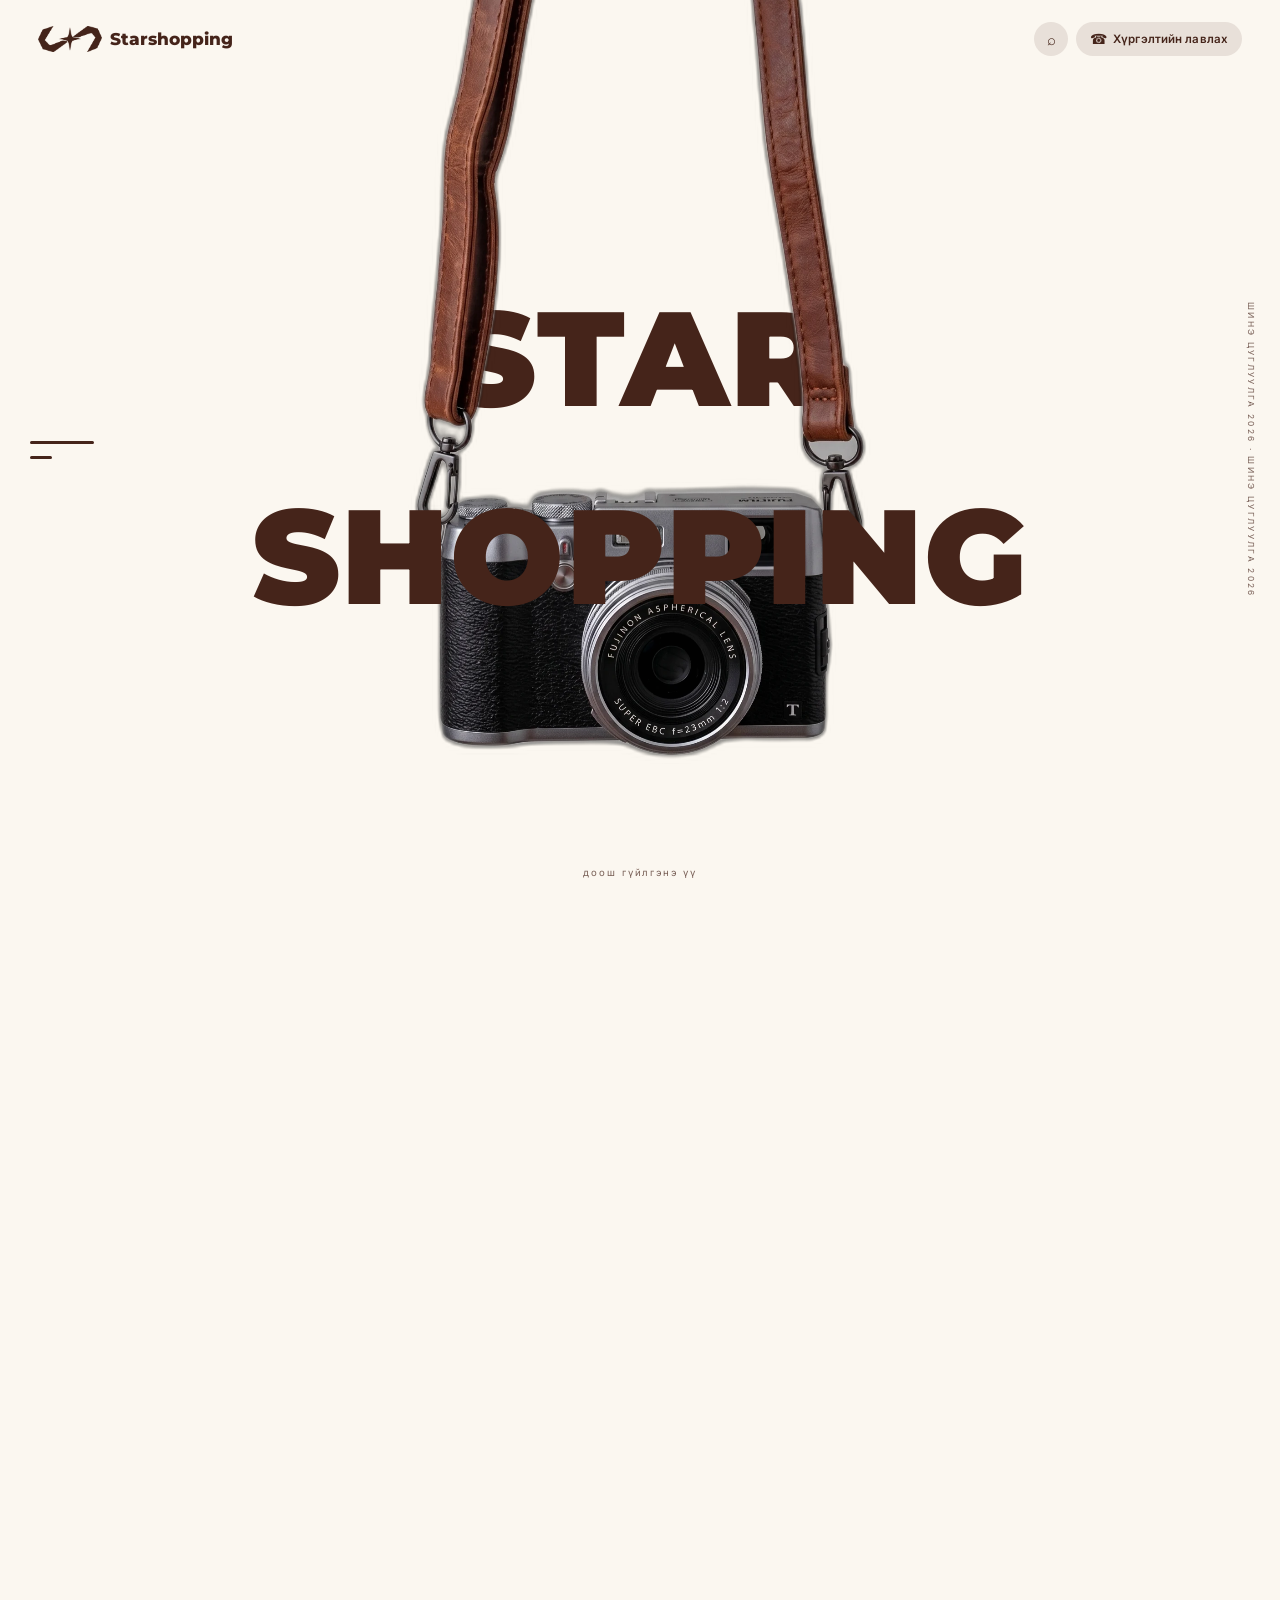
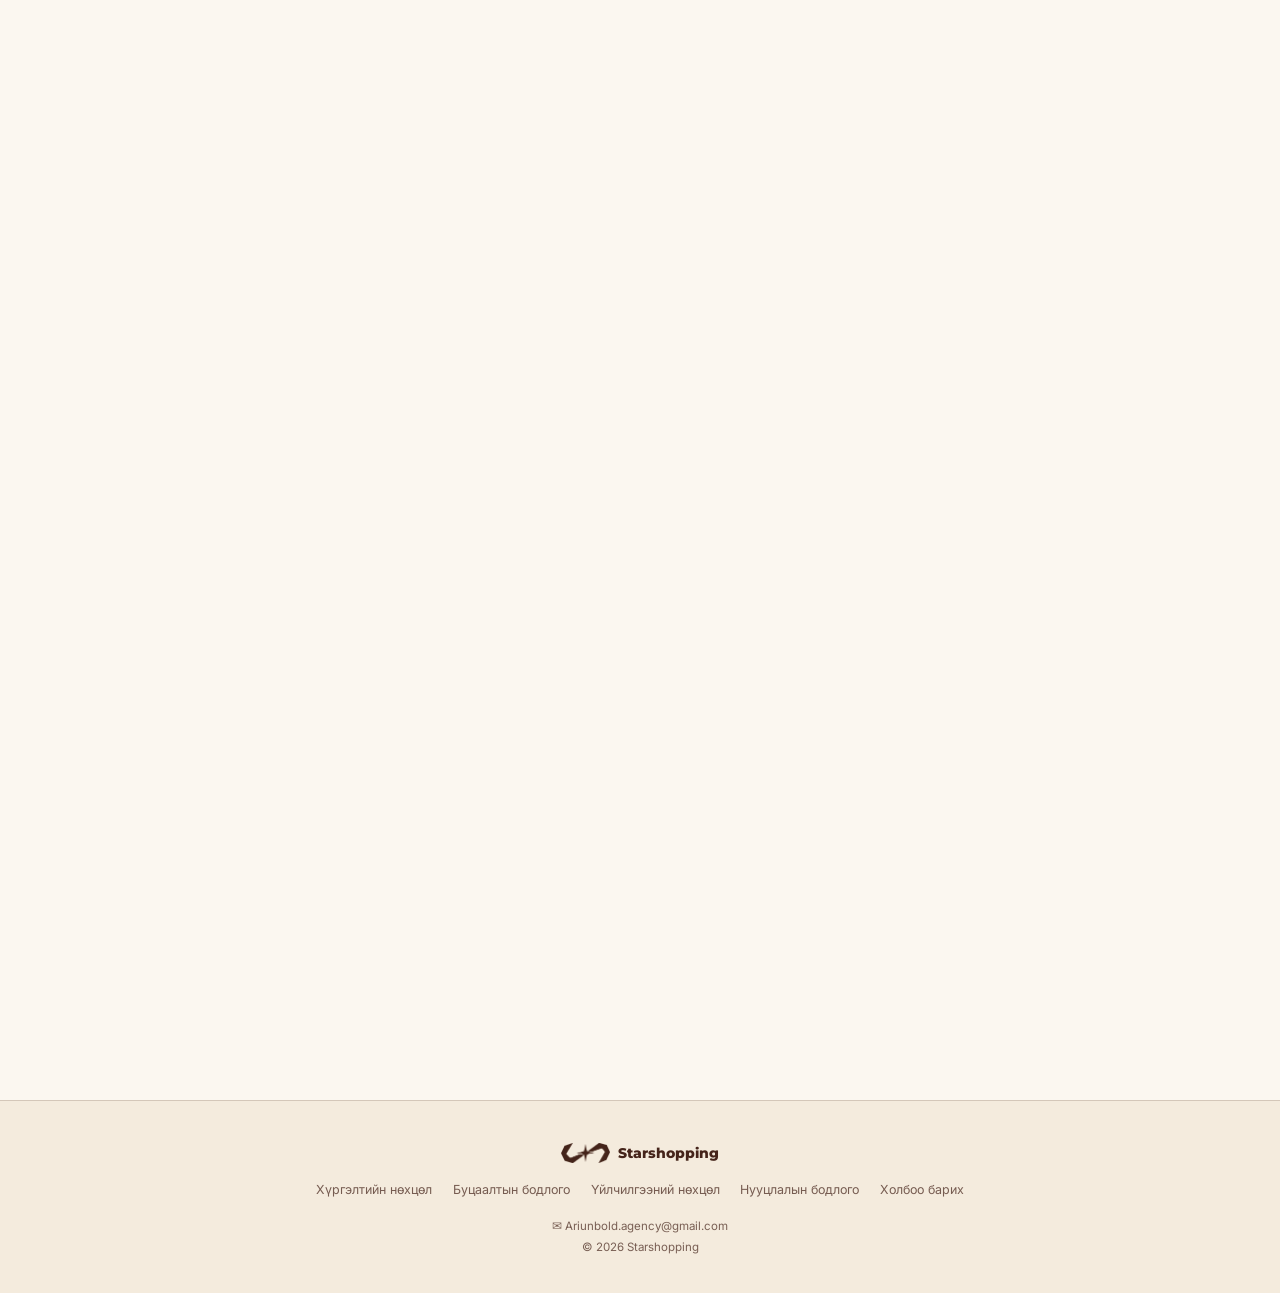
==== index.html @ 3127433a "Хаалга: драйвер хуудсанд өөрт нь, сангүй — анхны нэвтрэлтэд ч scroll-ыг шууд дагана Анхны нэвтрэлтэд" ====
<!DOCTYPE html>
<html lang="mn">
<head>
<meta charset="UTF-8">
<meta name="viewport" content="width=device-width, initial-scale=1.0, viewport-fit=cover">
<meta name="theme-color" content="#fbf7f0">
<script>
/* Which screen this address asks for, decided before anything is painted.
   Every view but the home one is hidden in the markup, so a product link used
   to open on the hero and stay there until the catalogue arrived — measured
   at 2.5 to 3 seconds on a phone, which is exactly the visitor a reel sends.
   The value is read again at the foot of <main>, where the views exist.
   Placed above the stylesheet on purpose: a script below it waits for the
   sheet to arrive before running, and the preload was issued 780ms late. */
(function () {
  var m = /^#\/(p|c|order|done|policy)(\/|$)/.exec(location.hash);
  var head = document.head;
  var hint = function (rel, href, as) {
    var l = document.createElement("link");
    l.rel = rel; l.href = href;
    if (as) l.as = as;
    if (as === "image") { l.type = "image/webp"; l.setAttribute("fetchpriority", "high"); }
    if (rel === "preconnect") l.crossOrigin = "";
    head.appendChild(l);
  };
  /* The catalogue is asked for from here, before the stylesheet and the
     shop's own script have even been downloaded: on a phone the script alone
     is a few hundred milliseconds of waiting, and the offline copy used to
     start only after it. The promises are picked up by script.js (`__ss`);
     a rejection here is caught there too, so nothing is left unhandled. */
  window.__ss = {};
  try {
    window.__ss.copy = fetch("data/catalog.json", { cache: "no-cache" });
    window.__ss.copy.catch(function () {});
  } catch (e) { /* no fetch — script.js asks in the old way */ }
  /* The live products come from Supabase and the DNS + TLS handshake to it
     is the slow part from Mongolia; opened now, it is ready when asked. */
  hint("preconnect", "https://tdnjnqftxschbliumwwm.supabase.co");
  if (m) {
    document.documentElement.setAttribute("data-route", m[1]);
    /* An advert's link comes through the product's card page, which leaves a
       note of the first photo the product page will draw (W8.4). Starting it
       here means it is on its way before the catalogue that names it has even
       been asked for — the grey box a reel visitor saw first was that wait. */
    if (m[1] === "p") {
      try {
        var note = String(sessionStorage.getItem("ss_first") || "").split("|");
        var slug = decodeURIComponent((/^#\/p\/([^/?]+)/.exec(location.hash) || [])[1] || "");
        if (note[1] && note[0] === slug && /^img\/[\w-]+\.webp$/.test(note[1])) hint("preload", note[1], "image");
        // someone on a product page may order, and the form wants this list
        window.__ss.districts = fetch("data/districts.json");
        window.__ss.districts.catch(function () {});
      } catch (e) { /* no note, no head start — nothing else changes */ }
    }
  } else {
    /* the hero photograph is the first thing a front-door visitor sees, so
       it is started before the parser reaches the markup — but only for
       them: a product link never shows it. The motion library is the same:
       only the front door scrolls into the lens, so only the front door
       fetches it; script.js attaches it once it is on hand (`loadMotion`). */
    hint("preload", "assets/hero-camera.webp", "image");
  }
})();
</script>
<title>Starshopping — гэр ахуйн бараа</title>
<!-- Present before any script runs, then kept in step with the route by
     `setHead` in script.js. A hash never reaches a crawler, so every
     address here resolves to the front page unless the product has a
     card page of its own under /p/. -->
<link rel="canonical" href="https://starshopping.mn/">
<!-- Meta Business domain verification for starshopping.mn. Must stay in the
     static <head>: Meta does not run JavaScript when it looks for it. -->
<meta name="facebook-domain-verification" content="sd64u3jsc8d6ozm1ekpbwswezukywj" />
<link rel="icon" href="assets/favicon.png">
<link rel="apple-touch-icon" href="assets/favicon.png">
<link rel="stylesheet" href="style.css">

<!-- A product address carries its own tags on its own page under /p/. These are
     the fallback for the shop's front door, and for the in-shop address a
     crawler cannot read past the `#` — without them a shared link is captioned
     with whatever picture the crawler happens to find first. -->
<meta name="description" content="Гэр ахуйн шинэлэг бараа — Улаанбаатарт хүргэнэ. Захиалгын код, хяналттай хүргэлт.">
<!-- public identifier, not a secret: it ties shares of these links back to the
     shop's Meta app so they show up in its insights -->
<meta property="fb:app_id" content="3475902549234725">
<meta property="og:type" content="website">
<meta property="og:site_name" content="Starshopping">
<meta property="og:locale" content="mn_MN">
<meta property="og:url" content="https://starshopping.mn/">
<meta property="og:title" content="Starshopping — гэр ахуйн бараа">
<meta property="og:description" content="Гэр ахуйн шинэлэг бараа — Улаанбаатарт хүргэнэ. Захиалгын код, хяналттай хүргэлт.">
<meta property="og:image" content="https://starshopping.mn/og/site-card.jpg">
<meta property="og:image:width" content="1200">
<meta property="og:image:height" content="630">
<meta name="twitter:card" content="summary_large_image">
<!-- the hero photo and the display face are the first things anyone sees;
     start them before the parser reaches the markup rather than after the
     stylesheet resolves -->
<link rel="preload" as="font" type="font/woff2" href="assets/fonts/montserrat-latin.woff2" crossorigin>

<!-- Meta Pixel -->
<script>
!function(f,b,e,v,n,t,s){if(f.fbq)return;n=f.fbq=function(){n.callMethod?
n.callMethod.apply(n,arguments):n.queue.push(arguments)};if(!f._fbq)f._fbq=n;
n.push=n;n.loaded=!0;n.version='2.0';n.queue=[];t=b.createElement(e);t.async=!0;
t.src=v;s=b.getElementsByTagName(e)[0];s.parentNode.insertBefore(t,s)}(window,
document,'script','https://connect.facebook.net/en_US/fbevents.js');
fbq('init', '1409055724744932');
fbq('track', 'PageView');
</script>
<noscript><img height="1" width="1" style="display:none"
src="https://www.facebook.com/tr?id=1409055724744932&ev=PageView&noscript=1"/></noscript>
</head>
<body>

<!-- fixed chrome ------------------------------------------------------- -->
<header class="topbar">
  <a class="brand" href="#/">
    <img class="brand__mark" src="assets/logo-mark.webp" alt="">
    <span class="brand__name">Starshopping</span>
  </a>
  <div class="topbar__icons">
    <button class="icon-btn" aria-label="Хайх">⌕</button>
    <button class="icon-btn icon-btn--wide" id="helpBtn" aria-expanded="false">
      <span aria-hidden="true">☎</span>
      <span class="icon-btn__text">Хүргэлтийн лавлах</span>
    </button>
  </div>

  <div class="helppop" id="helpPop" hidden>
    <!-- Two different questions, two different phones: where the parcel is, is
         the courier's to answer (Гялс хүргэлт); what was ordered, is ours.
         The same pair is in script.js as COURIER and ORDER_LINE. -->
    <span class="helppop__title">Хүргэлтийн лавлах · Гялс хүргэлт</span>
    <a href="tel:94944855">9494-4855</a>
    <span class="helppop__note">Хүргэлтийн явц, хугацаа лавлах</span>
    <span class="helppop__title" style="margin-top:.6rem">Захиалгын талаар</span>
    <a href="tel:95505717">9550-5717</a>
  </div>
</header>

<nav class="rail" id="rail" aria-label="Хуудасны явц">
  <button class="rail__line is-active" data-goto="hero" aria-label="Нүүр"></button>
  <button class="rail__line" data-goto="cats" aria-label="Категори"></button>
</nav>

<aside class="edge" id="edge" aria-hidden="true">
  <span>ШИНЭ ЦУГЛУУЛГА 2026 · ШИНЭ ЦУГЛУУЛГА 2026</span>
</aside>

<main>

  <!-- ============================ HOME ============================ -->
  <div class="view" id="viewHome">
    <!-- The door: the camera, the black of its lens and the categories are
         three layers on one stage that stays put while the visitor scrolls a
         track three screens long. script.js (buildHomeMotion) plays the dive
         along that track; without it the layers simply stack, hero then
         categories, as ordinary sections. -->
    <div class="door" id="door">
    <div class="door__stage">
    <section class="hero" id="hero">
      <div class="hero__inner">
        <span class="hero__word hero__word--back" style="--chars:4">STAR</span>
        <div class="hero__cam">
          <!-- Held in a template rather than written straight into the page:
               the browser's preload scanner reads `srcset` off the raw markup
               before any script or stylesheet has had a say, and on WebKit it
               fetched this 229KB photograph for a product link that never
               shows it. Nothing inside a template is fetched. The script right
               after stamps it out for the front door, synchronously, while the
               parser is still here — so that visitor sees the camera exactly
               when they did before (the preload above has already brought it
               in). A product link leaves it here; script.js stamps it the
               moment someone actually navigates home (`ensureHero`). -->
          <template id="heroPic">
            <picture>
              <source srcset="assets/hero-camera.webp" type="image/webp">
              <img src="assets/hero-camera.png" alt="Онцлох бүтээгдэхүүн — камер" fetchpriority="high">
            </picture>
          </template>
          <script>
            if (!document.documentElement.hasAttribute("data-route")) {
              var heroPic = document.getElementById("heroPic");
              heroPic.parentNode.insertBefore(heroPic.content.cloneNode(true), heroPic);
            }
          </script>
        </div>
        <span class="hero__word hero__word--front" style="--chars:8">SHOPPING</span>
        <div class="hero__veil"></div>
      </div>
      <span class="hero__cue">доош гүйлгэнэ үү</span>
    </section>

    <div class="door__lens" aria-hidden="true"></div>
    <section class="cats" id="cats">
      <div class="cats__emerge">
        <span class="cats__eyebrow">КАТЕГОРИ · <span id="catIndex">01</span> / <span id="catTotal">01</span></span>
        <div class="cats__main">
          <div class="cats__stage" id="catsStage"></div>
          <!-- after the stage in the markup so a phone reads it below the
               artwork; on a wide screen `order` moves it back to the left -->
          <div class="catrail" id="catRail" aria-label="Бүх категори"></div>
        </div>
        <div class="cats__nav">
          <div class="cats__arrows">
            <button class="arrow" data-dir="-1" aria-label="Өмнөх категори">
              <svg viewBox="0 0 24 24" aria-hidden="true"><path d="M15 4 L7 12 L15 20" fill="none" stroke="currentColor" stroke-width="2.4" stroke-linecap="round" stroke-linejoin="round"/></svg>
            </button>
            <button class="arrow" data-dir="1" aria-label="Дараагийн категори">
              <svg viewBox="0 0 24 24" aria-hidden="true"><path d="M9 4 L17 12 L9 20" fill="none" stroke="currentColor" stroke-width="2.4" stroke-linecap="round" stroke-linejoin="round"/></svg>
            </button>
          </div>
          <p class="cats__hint">Категори солих бол хажуу тийш<br>шудрах эсвэл суман дээр дарна уу</p>
        </div>
      </div>
    </section>
    </div>
    </div>
    <script>
    /* The door's own driver. It lives here, in the page, and uses no library,
       because of what a first visit looked like: the shop's script arrives
       late on a slow line and the motion library later still, and the visitor
       had begun to scroll before either — down an ordinary long page, camera
       then categories — which then rebuilt itself into the track under their
       thumb and would not scroll back. On a second visit everything was cached
       and it looked fine, which is how it went unnoticed.
       Now the stage is sticky from the first paint and the dive follows the
       scroll from this script, which has nothing to wait for. Each frame sets
       a few custom properties on #door; style.css turns them into transforms
       and opacity, so the browser composites and lays nothing out again.
       script.js only listens (window.ssDoor) to learn when the categories are
       in, and asks for a re-measure when it shows the front door again. */
    (function () {
      var door = document.getElementById("door");
      if (!door) return;
      var stage = door.firstElementChild;
      var lens = door.querySelector(".door__lens");
      var hero = document.getElementById("hero");
      var reduce = window.matchMedia && matchMedia("(prefers-reduced-motion: reduce)").matches;
      var sticky = window.CSS && CSS.supports && (CSS.supports("position", "sticky") || CSS.supports("position", "-webkit-sticky"));
      if (reduce || !sticky || !stage || !lens || !hero) return; // the two sections simply follow one another
      door.classList.add("door--motion");

      /* The same numbers as style.css: the camera grows to 2.4 (the size at
         which an iPhone still draws the photograph whole), the lens glass is
         0.29 of the picture's width and sits at --lens-x / --lens-y. */
      var CAM = 2.4, PUPIL = 0.29, LX = 0.598, LY = 0.895;
      var cam = null, camW = -1, pupil = 0, cover = 0;
      var target = 0, shown = -1, raf = 0, inside = false, hooks = [];
      var set = function (k, v) { door.style.setProperty(k, v); };
      var seg = function (p, a, b) { return p <= a ? 0 : p >= b ? 1 : (p - a) / (b - a); };
      var inOut = function (t) { return t < 0.5 ? 2 * t * t : 1 - Math.pow(-2 * t + 2, 2) / 2; };
      var sqIn = function (t) { return t * t; };
      var sqOut = function (t) { return 1 - (1 - t) * (1 - t); };

      /* Where the lens sits before any transform (offset* never include one)
         and how far it must travel to the middle of the stage; the disc's
         size as the pupil and as the whole screen. The photograph has no width
         until its file has arrived, so this is repeated until it does. */
      function measure() {
        if (!cam) {
          cam = document.querySelector(".hero__cam img");
          if (cam) cam.addEventListener("load", refresh, { once: true });
        }
        var w = cam ? cam.offsetWidth : 0;
        if (!w) return;
        var h = cam.offsetHeight, x = 0, y = 0, el = cam;
        while (el && el !== hero) { x += el.offsetLeft; y += el.offsetTop; el = el.offsetParent; }
        set("--door-lx", (stage.clientWidth / 2 - (x + w * LX)).toFixed(1) + "px");
        set("--door-ly", (stage.clientHeight / 2 - (y + h * LY)).toFixed(1) + "px");
        pupil = (w * PUPIL * CAM) / lens.offsetWidth;
        cover = (Math.hypot(stage.clientWidth, stage.clientHeight) * 1.08) / lens.offsetWidth;
        camW = w;
      }
      function progress() {
        var track = door.offsetHeight - stage.offsetHeight;
        if (track <= 0) return 0;
        return Math.min(1, Math.max(0, -door.getBoundingClientRect().top / track));
      }
      function render(p) {
        set("--door-c", inOut(seg(p, 0, 0.5)).toFixed(4));          // camera: grows, lens to the middle
        set("--door-w", seg(p, 0.03, 0.33).toFixed(3));              // the two words fade
        set("--door-q", seg(p, 0, 0.1).toFixed(3));                  // the scroll cue
        set("--door-lo", seg(p, 0.49, 0.51).toFixed(2));             // the disc appears, inside the glass
        set("--door-ds", (pupil + (cover - pupil) * sqIn(seg(p, 0.5, 0.77))).toFixed(3)); // and grows past the corners
        set("--door-cv", p >= 0.77 ? "hidden" : "visible");          // the photograph is released
        set("--door-k", sqOut(seg(p, 0.7, 0.98)).toFixed(4));        // the categories come out of the black
        var now = p > 0.62;
        if (now !== inside) {
          inside = now;
          door.classList.toggle("is-in", now);
          for (var i = 0; i < hooks.length; i++) hooks[i](now);
        }
      }
      /* The drawn position eases towards the scrolled one over a few frames —
         the softness a scrubbed timeline had — and the loop stops when they meet. */
      function tick() {
        raf = 0;
        if (!door.offsetHeight) return; // the front door is hidden
        if (!cam || cam.offsetWidth !== camW) measure();
        var d = target - shown;
        if (shown < 0 || Math.abs(d) < 0.0015) shown = target; else shown += d * 0.22;
        render(shown);
        if (shown !== target) raf = requestAnimationFrame(tick);
      }
      function wake() { target = progress(); if (!raf) raf = requestAnimationFrame(tick); }
      function refresh() { camW = -1; shown = -1; wake(); }

      addEventListener("scroll", wake, { passive: true });
      addEventListener("resize", refresh);
      addEventListener("orientationchange", refresh);
      addEventListener("load", refresh);
      window.ssDoor = {
        refresh: refresh,
        onInside: function (fn) { hooks.push(fn); },
        get inside() { return inside; },
        get progress() { return shown < 0 ? target : shown; }
      };
      refresh();
    })();
    </script>
  </div>

  <!-- ========================== CATEGORY ========================== -->
  <div class="view" id="viewCategory" hidden>
    <div class="page">
      <a class="back" href="#/">← Нүүр</a>
      <h1 class="page__title" id="catTitle"></h1>
      <span class="page__meta" id="catMeta"></span>
      <div class="plist" id="plist"></div>
    </div>
  </div>

  <!-- =========================== PRODUCT =========================== -->
  <div class="view" id="viewProduct" hidden>
    <div class="page" id="pdp"></div>
  </div>

  <!-- ============================ ORDER ============================ -->
  <div class="view" id="viewOrder" hidden>
    <div class="page" id="orderPage"></div>
  </div>

  <!-- ========================= CONFIRMATION ========================= -->
  <div class="view" id="viewDone" hidden>
    <div class="page" id="donePage"></div>
  </div>

  <!-- =========================== POLICIES =========================== -->
  <div class="view" id="viewPolicy" hidden>
    <div class="page" id="policyPage"></div>
  </div>

</main>
<script>
/* A product or category link lands on its own view from the first paint,
   showing the same skeleton the shop draws while its catalogue is on its way.
   The catalogue code takes over from here exactly as before. */
(function () {
  var r = document.documentElement.getAttribute("data-route");
  if (!r) return;
  document.getElementById("viewHome").hidden = true;
  document.getElementById("rail").hidden = true;
  if (r === "p") {
    document.getElementById("viewProduct").hidden = false;
    document.getElementById("pdp").innerHTML =
      '<div class="pending"><div class="pending__frame"></div>' +
      '<div class="pending__bar pending__bar--wide"></div><div class="pending__bar"></div>' +
      '<p class="pending__note">Бараа ачаалж байна…</p></div>';
  } else if (r === "c") {
    document.getElementById("viewCategory").hidden = false;
  }
})();
</script>

<footer class="foot">
  <div class="foot__inner">
    <a class="foot__brand" href="#/">
      <img src="assets/logo-mark.webp" alt="">
      <span>Starshopping</span>
    </a>
    <nav class="foot__links">
      <a href="#/policy/delivery">Хүргэлтийн нөхцөл</a>
      <a href="#/policy/refund">Буцаалтын бодлого</a>
      <a href="#/policy/terms">Үйлчилгээний нөхцөл</a>
      <a href="#/policy/privacy">Нууцлалын бодлого</a>
      <a href="#/policy/contact">Холбоо барих</a>
    </nav>
    <p class="foot__note">
      ✉ Ariunbold.agency@gmail.com<br>
      © <span id="year"></span> Starshopping
    </p>
  </div>
</footer>

<!-- No motion library any more. The dive into the lens is driven by the small
     script beside the door above, with nothing to download first — see it for
     why. vendor/gsap + ScrollTrigger are left on disk, unused. -->
<script src="script.js" defer></script>
</body>
</html>
---- style.css ----
/* ============================== fonts ==============================
   Self-hosted rather than pulled from Google. The stylesheet link to
   fonts.googleapis.com was render-blocking, so on a distant connection the
   whole page — camera included — sat blank for seconds waiting on a DNS +
   TLS + CSS + font-file chain to a third party. These come off the same
   origin and connection as everything else, and font-display: swap paints
   text immediately instead of holding it back.

   Mongolian needs Ө (U+04E8) and Ү (U+04AE), which are in cyrillic-ext, not
   the plain cyrillic subset — both are included. unicode-range means the
   browser only downloads the subsets a page actually uses.
   Variable fonts: one file covers the whole weight range. */
@font-face {
  font-family: "Inter"; font-style: normal; font-weight: 400 700; font-display: swap;
  src: url("assets/fonts/inter-latin.woff2") format("woff2");
  unicode-range: U+0000-00FF, U+0131, U+0152-0153, U+02BB-02BC, U+02C6, U+02DA, U+02DC, U+0304, U+0308, U+0329, U+2000-206F, U+20AC, U+2122, U+2191, U+2193, U+2212, U+2215, U+FEFF, U+FFFD;
}
@font-face {
  font-family: "Inter"; font-style: normal; font-weight: 400 700; font-display: swap;
  src: url("assets/fonts/inter-cyrillic.woff2") format("woff2");
  unicode-range: U+0301, U+0400-045F, U+0490-0491, U+04B0-04B1, U+2116;
}
@font-face {
  font-family: "Inter"; font-style: normal; font-weight: 400 700; font-display: swap;
  src: url("assets/fonts/inter-cyrillic-ext.woff2") format("woff2");
  unicode-range: U+0460-052F, U+1C80-1C8A, U+20B4, U+2DE0-2DFF, U+A640-A69F, U+FE2E-FE2F;
}
@font-face {
  font-family: "Montserrat"; font-style: normal; font-weight: 600 900; font-display: swap;
  src: url("assets/fonts/montserrat-latin.woff2") format("woff2");
  unicode-range: U+0000-00FF, U+0131, U+0152-0153, U+02BB-02BC, U+02C6, U+02DA, U+02DC, U+0304, U+0308, U+0329, U+2000-206F, U+20AC, U+2122, U+2191, U+2193, U+2212, U+2215, U+FEFF, U+FFFD;
}
@font-face {
  font-family: "Montserrat"; font-style: normal; font-weight: 600 900; font-display: swap;
  src: url("assets/fonts/montserrat-cyrillic.woff2") format("woff2");
  unicode-range: U+0301, U+0400-045F, U+0490-0491, U+04B0-04B1, U+2116;
}
@font-face {
  font-family: "Montserrat"; font-style: normal; font-weight: 600 900; font-display: swap;
  src: url("assets/fonts/montserrat-cyrillic-ext.woff2") format("woff2");
  unicode-range: U+0460-052F, U+1C80-1C8A, U+20B4, U+2DE0-2DFF, U+A640-A69F, U+FE2E-FE2F;
}

:root {
  --bg: #fbf7f0;
  --bg-tint: #f4ebdd;
  --fg: #45241a;
  --fg-dim: rgba(69, 36, 26, 0.72);
  /* text sitting on a --fg coloured surface, such as the order button */
  --on-fg: #fbf7f0;
  /* a raised panel: image frames, gallery wells */
  --surface: #efe7d9;
  --line: rgba(69, 36, 26, 0.18);
  --sale: #c0341b;
  --ok: #3ddc84;
  --font-display: "Montserrat", "Segoe UI", system-ui, sans-serif;
  --font-body: "Inter", -apple-system, BlinkMacSystemFont, sans-serif;
  /* centre of the camera lens inside hero-camera.png, measured from the
     trimmed asset — the whole zoom transition pivots on this point */
  /* measured on the photograph itself (2026-10-04): the dark glass of the
     lens is a clean circle, 32% of the picture's width, centred here */
  --lens-x: 59.8%;
  --lens-y: 89.5%;
  /* The lens sits 87.5% down the image and is what the scroll zooms into, so
     the offset is chosen to land it around 72% of the viewport — high enough
     to stay visible once an in-app browser's chrome takes its cut. */
  --cam-h: 92svh;
  --cam-top: -8.5svh;
}

* { box-sizing: border-box; margin: 0; padding: 0; }

html { scroll-behavior: smooth; background: var(--bg); }

body {
  background: var(--bg);
  color: var(--fg);
  font-family: var(--font-body);
  overflow-x: hidden;
  -webkit-font-smoothing: antialiased;
}

img { display: block; max-width: 100%; }
button { font: inherit; color: inherit; background: none; border: none; cursor: pointer; }
a { color: inherit; text-decoration: none; }
[hidden] { display: none !important; }

/* ============================ fixed chrome ============================ */
.topbar {
  position: fixed;
  top: 0; left: 0; right: 0;
  z-index: 60;
  display: flex;
  align-items: center;
  justify-content: space-between;
  padding: 1rem 1.1rem;
  pointer-events: none;
}
.topbar > * { pointer-events: auto; }

.brand { display: flex; align-items: center; gap: 0.5rem; }
.brand__mark { height: 22px; width: auto; }
.brand__name {
  font-family: var(--font-display);
  font-weight: 800;
  font-size: 0.95rem;
  color: var(--fg);
}

.topbar__icons { display: flex; gap: 0.5rem; align-items: center; }
.icon-btn {
  width: 34px; height: 34px;
  border-radius: 50%;
  background: rgba(69, 36, 26, 0.1);
  display: grid; place-items: center;
  font-size: 0.95rem;
  color: var(--fg);
}
.icon-btn--wide {
  width: auto; height: 34px;
  display: flex; align-items: center; gap: 0.4rem;
  border-radius: 999px;
  padding: 0 0.85rem;
  font-size: 0.86rem;
}
.icon-btn__text {
  font-size: 0.72rem;
  font-weight: 600;
  letter-spacing: 0.01em;
}
@media (max-width: 520px) {
  .icon-btn__text { display: none; }
  .icon-btn--wide { width: 34px; padding: 0; justify-content: center; }
}

.helppop {
  position: absolute;
  top: calc(100% - 0.4rem);
  right: 1.1rem;
  z-index: 70;
  display: flex;
  flex-direction: column;
  gap: 0.3rem;
  min-width: 190px;
  padding: 0.9rem 1rem;
  border-radius: 14px;
  border: 1px solid var(--line);
  background: rgba(251, 247, 240, 0.97);
  backdrop-filter: blur(10px);
  box-shadow: 0 18px 40px rgba(69, 36, 26, 0.18);
}
.helppop__title {
  font-size: 0.6rem;
  letter-spacing: 0.16em;
  text-transform: uppercase;
  color: var(--fg-dim);
}
.helppop a { font-size: 1rem; font-weight: 700; }
.helppop a:hover { color: #e2a45c; }
.helppop__note { font-size: 0.68rem; color: var(--fg-dim); margin-top: 0.2rem; }

/* two-up field rows for the address block */
.grid2 { display: grid; grid-template-columns: 1fr 1fr; gap: 0 0.7rem; }

.rail {
  position: fixed;
  top: 50%; left: 12px;
  transform: translateY(-50%);
  z-index: 60;
  display: flex; flex-direction: column; gap: 9px;
}
.rail__line {
  width: 18px; height: 2px;
  border-radius: 10px;
  background: var(--fg);
  opacity: 0.35;
  transition: width 0.4s ease, opacity 0.4s ease;
}
.rail__line.is-active { width: 44px; opacity: 1; }

.edge {
  position: fixed;
  right: 10px; top: 50%;
  transform: translateY(-50%);
  z-index: 55;
  height: 48vh;
  display: grid; place-items: center;
  overflow: hidden;
  opacity: 0;
  transition: opacity 0.6s ease;
  pointer-events: none;
}
.edge.is-shown { opacity: 1; }
.edge span {
  writing-mode: vertical-rl;
  font-size: 0.52rem;
  letter-spacing: 0.28em;
  color: var(--fg-dim);
  white-space: nowrap;
  animation: edgeScroll 26s linear infinite;
}
@keyframes edgeScroll {
  from { transform: translateY(-50%); }
  to   { transform: translateY(50%); }
}

/* ======================= 1 · hero + lens zoom ======================= */
.hero { position: relative; height: 100vh; height: 100svh; overflow: hidden; }
.hero__inner { position: absolute; inset: 0; }

.hero__word {
  position: absolute;
  left: 50%;
  font-family: var(--font-display);
  font-weight: 900;
  line-height: 0.92;
  letter-spacing: 0.01em;
  white-space: nowrap;
  color: var(--fg);
  /* the fallback matters: if --chars ever goes missing the calc becomes
     invalid and the whole declaration is dropped, collapsing the type to the
     browser default */
  font-size: min(19vw, calc(92vw / (var(--chars, 6) * 0.72)));
  transform: translateX(-50%);
}
.hero__word--back  { z-index: 1; top: 39%; }
.hero__word--front { z-index: 3; top: 58%; }

.hero__cam {
  position: absolute;
  left: 0; right: 0;
  top: var(--cam-top);
  z-index: 2;
  display: flex; justify-content: center;
}
/* No filter here, deliberately. A drop-shadow makes the browser redraw the
   element at its transformed size instead of letting the GPU scale the picture
   it already has — and this one is scaled to eleven. At 622px tall on a screen
   drawing three device pixels per CSS pixel, that asks Safari for a surface
   over twenty thousand pixels tall, past what it will allocate. An iPhone 11
   Pro ran hot, stuttered, and painted only a band of the photograph across the
   middle of the screen with bare background above and below it. Measured on the
   device: the image reported a height of 1109px and a bottom edge at 609, so it
   should have covered the screen twice over; it simply was not being drawn. */
.hero__cam img {
  height: var(--cam-h);
  width: auto;
  max-width: none;
  transform-origin: var(--lens-x) var(--lens-y);
  will-change: transform;
}

.hero__veil {
  position: absolute; inset: 0;
  z-index: 5; background: var(--bg);
  opacity: 0; pointer-events: none;
}

.hero__cue {
  position: absolute;
  bottom: 1.4rem; left: 50%;
  transform: translateX(-50%);
  z-index: 4;
  font-size: 0.6rem;
  letter-spacing: 0.2em;
  color: var(--fg-dim);
}

/* ==================== 2 · categories out of the dark ==================== */
/* Once the hero's pin releases it still has its own 100svh to scroll out of
   view, and its veil is fully black for all of it — a dead screenful of
   nothing before the categories creep up from below. Pulling this section up
   by exactly that height puts it right where the pin lets go, and a higher
   stacking order lets it paint over the black instead of waiting behind it. */
.cats {
  position: relative;
  z-index: 2;
  min-height: 100vh; min-height: 100svh;
  display: flex;
  padding: 5rem 1.1rem 2rem;
  background: linear-gradient(100deg, var(--bg) 52%, var(--bg-tint) 100%);
}

/* ====================== the door: one stage, three layers ======================
   Without motion (no script, no library, reduced motion) nothing here applies
   and the hero and the categories are two ordinary sections, one after the
   other. With motion, `.door--motion` is set and the track is three screens
   long: the stage sticks to the top of the viewport for all of it and the
   layers play out on it — camera, then the black of the lens, then the
   categories. Sticky is the browser's own and needs no measuring, which is
   what the earlier pin + spacer arrangement kept getting wrong on phones. The
   stage is sized in dvh so it always fills whatever the toolbar leaves. */
.door { position: relative; }
.door__lens { display: none; }
.door--motion { height: 300vh; height: 300svh; }
.door--motion .door__stage {
  position: sticky; top: 0;
  height: 100vh; height: 100dvh;
  overflow: hidden;
  background: var(--bg);
}
.door--motion .hero,
.door--motion .cats { position: absolute; inset: 0; height: auto; min-height: 0; margin: 0; }
.door--motion .hero { z-index: 1; }
/* The black of the lens, as its own disc: scaled up by the GPU it costs
   nothing, where the photograph scaled far enough to fill the screen tore on
   an iPhone. It starts the size of the pupil and grows past the corners. */
.door--motion .door__lens {
  display: block;
  position: absolute; left: 50%; top: 50%;
  width: 40vmin; height: 40vmin; margin: -20vmin 0 0 -20vmin;
  border-radius: 50%;
  background: #0b0a09;
  z-index: 2;
  opacity: var(--door-lo, 0);
  transform: scale(var(--door-ds, 0));
  will-change: transform;
  pointer-events: none;
}
.door--motion .cats {
  z-index: 3;
  opacity: var(--door-k, 0);
  transform: scale(calc(0.78 + 0.22 * var(--door-k, 0)));
  pointer-events: none;
  will-change: transform, opacity;
}
/* The frame-by-frame values come from the driver in index.html as custom
   properties on #door; only transforms and opacity change, so each frame is
   composited and nothing is laid out again. --door-lx/ly is how far the lens
   must travel to the middle of the stage; the camera scales about the lens
   (transform-origin above) so that point simply moves there. */
.door--motion .hero__cam img {
  transform: translate(calc(var(--door-lx, 0px) * var(--door-c, 0)), calc(var(--door-ly, 0px) * var(--door-c, 0)))
             scale(calc(1 + 1.4 * var(--door-c, 0)));
  visibility: var(--door-cv, visible);
}
.door--motion .hero__word { opacity: calc(1 - var(--door-w, 0)); }
.door--motion .hero__cue { opacity: calc(1 - var(--door-q, 0)); }
.door--motion.is-in .cats { pointer-events: auto; }
.door--motion.is-in .hero { pointer-events: none; }

/* `margin: auto` rather than centred alignment: in short viewports — an
   in-app browser with its own chrome, say — centring pushes the top of the
   block off screen behind the header. Auto margins collapse to the start
   instead of overflowing upward. */
.cats__emerge {
  margin: auto;
  width: 100%; max-width: 1100px;
  display: flex; flex-direction: column; align-items: center;
  gap: 1rem;
  will-change: transform, opacity;
}

.cats__eyebrow { font-weight: 700; font-size: 0.78rem; letter-spacing: 0.2em; }

.cats__main {
  width: 100%;
  display: flex;
  flex-direction: column;
  align-items: stretch;
  gap: 0.5rem;
  /* hands sideways gestures to the script while leaving the page free to
     scroll down and the visitor free to pinch-zoom */
  touch-action: pan-y pinch-zoom;
  /* a drag across the giant name would otherwise select it */
  user-select: none;
  -webkit-user-select: none;
}

/* clamped so the section still fits once browser chrome eats into the view */
.cats__stage {
  position: relative;
  flex: 1 1 auto;
  min-width: 0;
  height: clamp(200px, 46svh, 360px);
}

/* ---------- the standing list of every category ----------
   Phone first: a horizontal strip under the artwork, because a left-hand
   column at 390px would eat the width the giant category name needs — and
   that name is the whole point of the screen. `order` on the wide layout
   below swings it round to the left without touching the markup. */
.catrail {
  position: relative;
  flex: 0 0 auto;
  width: 100%;
  height: 30px;
  overflow: hidden;
  /* room enough that a long name does not sit on its neighbours; the ones
     either side are faded and running into the mask anyway */
  --gap: 150px;
  /* the ends dissolve rather than being sliced off by the overflow */
  -webkit-mask-image: linear-gradient(90deg, transparent, #000 22%, #000 78%, transparent);
  mask-image: linear-gradient(90deg, transparent, #000 22%, #000 78%, transparent);
}

/* Fallbacks on every custom property: the list paints from CSS alone before
   the script has assigned a slot, and one missing value would otherwise
   collapse the whole transform. */
.catrail__item {
  position: absolute;
  top: 50%; left: 50%;
  transform-origin: 50% 50%;
  transform: translate(calc(-50% + var(--off, 0) * var(--gap)), -50%) scale(var(--s, 1));
  opacity: var(--o, 0);
  font-family: var(--font-display);
  font-weight: 800;
  /* --fit is measured in the script: a name too long for its lane is set
     smaller rather than sliced off by the overflow */
  font-size: calc(0.82rem * var(--fit, 1));
  letter-spacing: 0.09em;
  white-space: nowrap;
  color: var(--fg);
  transition: transform 0.5s cubic-bezier(0.22, 0.61, 0.36, 1), opacity 0.5s ease;
  will-change: transform, opacity;
}
.catrail__item.is-on { letter-spacing: 0.05em; }
.catrail__item:focus-visible { outline: 2px solid var(--fg); outline-offset: 4px; }

/* one category is not a list — hide it rather than show a lone word that
   nothing can scroll between */
.catrail.is-solo { display: none; }

.cat {
  position: absolute; inset: 0;
  display: flex; align-items: center; gap: 0.6rem;
  opacity: 0;
  transition: opacity 0.6s ease;
  pointer-events: none;
}
.cat.is-active { opacity: 1; pointer-events: auto; }

.cat__side { flex: 0 0 47%; display: flex; flex-direction: column; align-items: flex-start; gap: 1rem; }

.cat__name {
  display: flex; flex-direction: column;
  text-transform: uppercase; /* the sheet is typed by hand: «Хувцас» and «ХУВЦАС» must look the same */
  font-family: var(--font-display);
  font-weight: 900;
  line-height: 0.94;
  font-size: min(13vw, calc(46vw / (var(--chars, 6) * 0.72)));
}

.cat__cta {
  display: inline-flex; align-items: center; gap: 0.5rem;
  background: var(--fg); color: var(--on-fg);
  border-radius: 999px;
  padding: 0.62rem 1.05rem;
  font-weight: 700; font-size: 0.8rem;
  box-shadow: 0 10px 26px rgba(69, 36, 26, 0.14);
  transition: transform 0.25s ease;
}
.cat__cta:active { transform: scale(0.97); }
.cat__count { opacity: 0.55; }

.cat__img { flex: 1 1 53%; display: grid; place-items: center; height: 100%; }
.cat__img img {
  max-height: 100%; width: auto; max-width: 100%;
  filter: drop-shadow(0 26px 40px rgba(69, 36, 26, 0.2));
}

.cats__nav { display: flex; flex-direction: column; align-items: center; gap: 0.85rem; }
.cats__arrows { display: flex; gap: 1.6rem; }

.arrow {
  width: 58px; height: 58px;
  border-radius: 50%;
  border: 1.5px solid rgba(69, 36, 26, 0.5);
  display: grid; place-items: center;
  transition: background-color 0.25s ease, color 0.25s ease, transform 0.25s ease;
}
.arrow svg { width: 26px; height: 26px; }
.arrow:hover { background: var(--fg); color: var(--on-fg); }
.arrow:active { transform: scale(0.94); }

.cats__hint { text-align: center; font-weight: 700; font-size: 0.95rem; line-height: 1.45; }

/* ===================== inner pages ===================== */
.page {
  min-height: 100vh; min-height: 100svh;
  max-width: 1100px;
  margin: 0 auto;
  padding: 5.2rem 1.1rem 3.5rem;
  background: linear-gradient(100deg, var(--bg) 52%, var(--bg-tint) 100%);
}

.back {
  display: inline-block;
  font-size: 0.78rem; font-weight: 600;
  color: var(--fg-dim);
  margin-bottom: 1.4rem;
  transition: color 0.25s ease;
}
.back:hover { color: var(--fg); }

.page__title {
  font-family: var(--font-display);
  font-weight: 900; line-height: 0.95;
  font-size: clamp(2.2rem, 12vw, 4.5rem);
}
.page__meta {
  display: block; margin-top: 0.6rem;
  font-size: 0.8rem; font-weight: 600;
  letter-spacing: 0.14em; color: var(--fg-dim);
}

/* -------- product list -------- */
.plist { margin-top: 2rem; display: flex; flex-direction: column; gap: 1rem; }

.prow {
  display: flex; align-items: center; gap: 1rem;
  padding: 0.75rem;
  border: 1px solid var(--line);
  border-radius: 20px;
  background: rgba(69, 36, 26, 0.03);
  transition: border-color 0.3s ease, background-color 0.3s ease, transform 0.3s ease;
}
.prow:hover { border-color: rgba(69, 36, 26, 0.4); background: rgba(69, 36, 26, 0.06); }
.prow:active { transform: scale(0.995); }

/* Photos come straight from the sheet at any size or aspect, so each sits in
   a fixed frame with a cover fit and the set slides through on its own. */
.frame {
  position: relative;
  flex: 0 0 38%; max-width: 38%;
  aspect-ratio: 1 / 1;
  border-radius: 14px;
  overflow: hidden;
  background: var(--surface);
}
.frame__track {
  display: flex; height: 100%; width: 100%;
  transition: transform 0.7s cubic-bezier(0.22, 0.8, 0.24, 1);
}
.frame__track img { flex: 0 0 100%; width: 100%; height: 100%; object-fit: cover; }
/* Block BE: a video may lead the product gallery. It is 9:16 and the frame is
   taller for it (4:5), cropped like a photo rather than letterboxed. */
.frame__track video { flex: 0 0 100%; width: 100%; height: 100%; object-fit: cover; background: #15110f; display: block; }
.pdp__gallery.pdp__gallery--video { aspect-ratio: 4 / 5; }
.gsound {
  position: absolute; right: 10px; bottom: 10px; z-index: 2;
  width: 40px; height: 40px;
  display: grid; place-items: center;
  border: 0; border-radius: 999px;
  background: rgba(251, 247, 240, 0.82);
  font-size: 1.1rem; line-height: 1;
  cursor: pointer;
  box-shadow: 0 2px 10px rgba(69, 36, 26, 0.16);
  -webkit-tap-highlight-color: transparent;
}

.prow__info { flex: 1; min-width: 0; display: flex; flex-direction: column; gap: 0.4rem; }
.prow__name { font-weight: 600; font-size: 0.95rem; line-height: 1.3; }
.prow__prices { display: flex; align-items: baseline; gap: 0.5rem; flex-wrap: wrap; }
.price-now { font-family: var(--font-display); font-weight: 800; font-size: 1.05rem; }
.price-was { font-size: 0.78rem; color: var(--fg-dim); text-decoration: line-through; }

.tag {
  align-self: flex-start;
  background: var(--sale); color: var(--on-fg);
  font-size: 0.65rem; font-weight: 700;
  padding: 0.2rem 0.5rem; border-radius: 6px;
}
.tag--soft { background: rgba(69, 36, 26, 0.12); color: var(--fg-dim); }
.tag--out {
  background: transparent;
  border: 1px solid rgba(69, 36, 26, 0.35);
  color: var(--fg-dim);
  letter-spacing: 0.08em;
}

/* a sold-out row stays readable and still opens — people want to see what it
   was — but it should not compete with what is actually buyable */
.prow.is-soldout { opacity: 0.55; }
.prow.is-soldout .frame { filter: grayscale(1); }

.stockline {
  margin: -0.9rem 0 1.2rem;
  font-size: 0.78rem;
  font-weight: 600;
  color: #e2a45c;
}

/* same footprint as the buy button so the layout does not shift */
.buy--out {
  background: transparent;
  border: 1px solid rgba(69, 36, 26, 0.25);
  color: var(--fg-dim);
  cursor: not-allowed;
  box-shadow: none;
}
.buy--out .buy__label { letter-spacing: 0.16em; }

/* -------- product detail -------- */
.pdp__gallery {
  position: relative; width: 100%;
  aspect-ratio: 1 / 1;
  border-radius: 22px; overflow: hidden;
  background: var(--surface);
  margin-bottom: 1.1rem;
}
.pdp__dots { display: flex; justify-content: center; gap: 0.45rem; margin-bottom: 1.4rem; }
.pdot {
  position: relative;
  width: 22px; height: 3px; border-radius: 10px;
  background: var(--fg); opacity: 0.28;
  transition: opacity 0.3s ease, width 0.3s ease;
  cursor: pointer;
}
/* a 3px bar is not something a thumb can hit, so the target is grown around
   it without changing anything that is drawn */
.pdot::after { content: ""; position: absolute; inset: -11px -4px; }
.pdot.is-active { opacity: 1; width: 38px; }

/* -------- gallery arrows --------
   The set moved on a timer and a visitor who wanted another look at a photo
   had to wait for it to come round again — or, on a product with five, give
   up. These hand the set over. They sit inside the frame rather than beside
   it so they cost no height on a phone, and they carry their own scrim
   because a photo can be light or dark underneath. */
.gnav {
  position: absolute; top: 50%; transform: translateY(-50%);
  z-index: 2;
  width: 40px; height: 40px;
  display: grid; place-items: center;
  border: 0; border-radius: 999px;
  background: rgba(251, 247, 240, 0.82);
  color: var(--fg);
  font-size: 1.5rem; line-height: 1;
  font-family: var(--font-body);
  cursor: pointer;
  box-shadow: 0 2px 10px rgba(69, 36, 26, 0.16);
  transition: background 0.2s ease, transform 0.15s ease;
  -webkit-tap-highlight-color: transparent;
}
.gnav--prev { left: 10px; padding-right: 3px; }
.gnav--next { right: 10px; padding-left: 3px; }
.gnav:hover { background: rgba(251, 247, 240, 0.96); }
.gnav:active { transform: translateY(-50%) scale(0.92); }

/* -------- waiting for the catalogue --------
   Drawn in place of the product while the shop is still being told what it
   sells. It is the shape of the page that is coming, so nothing jumps when
   the real thing lands. */
.pending { max-width: 520px; margin: 0 auto; }
.pending__frame {
  width: 100%; aspect-ratio: 1 / 1;
  border-radius: 22px; margin-bottom: 1.4rem;
}
.pending__bar { height: 18px; border-radius: 8px; margin-bottom: 0.7rem; }
.pending__bar--wide { height: 30px; width: 72%; }
.pending__frame, .pending__bar {
  background: linear-gradient(90deg, var(--surface) 25%, var(--bg-tint) 37%, var(--surface) 63%);
  background-size: 400% 100%;
  animation: pendingSweep 1.4s ease infinite;
}
.pending__note { margin-top: 1.6rem; text-align: center; font-size: 0.85rem; color: var(--fg-dim); }
@keyframes pendingSweep { from { background-position: 100% 0; } to { background-position: 0 0; } }
/* someone who asked not to see movement should not be given a shimmer */
@media (prefers-reduced-motion: reduce) {
  .pending__frame, .pending__bar { animation: none; }
}

.plist__note { padding: 2.2rem 0; text-align: center; font-size: 0.9rem; color: var(--fg-dim); }

.pdp__name {
  font-family: var(--font-display);
  font-weight: 900;
  font-size: clamp(1.6rem, 7vw, 2.4rem);
  line-height: 1.05;
  margin-bottom: 0.6rem;
}
.pdp__desc { font-size: 0.9rem; line-height: 1.6; color: var(--fg-dim); margin-bottom: 1.2rem; }

/* The sheet writes a description as a heading and one selling point per line.
   Rendered as a single paragraph it was eight sentences with nowhere for the
   eye to rest, on the page where the decision to buy is actually made. */
.pdp__desc-head {
  font-family: var(--font-display);
  font-weight: 800;
  font-size: 0.7rem;
  letter-spacing: 0.18em;
  text-transform: uppercase;
  color: var(--fg-dim);
  margin-bottom: 0.7rem;
}
.pdp__desc-list {
  list-style: none;
  font-size: 0.9rem;
  line-height: 1.55;
  color: var(--fg-dim);
  margin-bottom: 1.4rem;
}
.pdp__desc-list li {
  position: relative;
  padding-left: 1.05rem;
  margin-bottom: 0.6rem;
}
.pdp__desc-list li::before {
  content: "";
  position: absolute;
  left: 0; top: 0.62em;
  width: 5px; height: 5px;
  border-radius: 50%;
  background: var(--fg);
  opacity: 0.45;
}
.pdp__desc-list b { color: var(--fg); font-weight: 700; }
.pdp__prices { display: flex; align-items: baseline; gap: 0.7rem; margin-bottom: 1.4rem; }
.pdp__prices .price-now { font-size: 1.6rem; }

.opt { margin-bottom: 1.3rem; }
.opt__label {
  display: block;
  font-size: 0.68rem; font-weight: 700;
  letter-spacing: 0.18em; color: var(--fg-dim);
  margin-bottom: 0.6rem;
}
.opt__row { display: flex; flex-wrap: wrap; gap: 0.5rem; }

.chip {
  padding: 0.55rem 1rem;
  border: 1px solid var(--line);
  border-radius: 999px;
  font-size: 0.82rem; color: var(--fg-dim);
  transition: all 0.25s ease;
}
.chip.is-active { border-color: var(--fg); background: var(--fg); color: var(--on-fg); font-weight: 600; }

/* bundle picker — the saving has to be legible at a glance or it does not
   change what people buy */
.packs { display: flex; flex-direction: column; gap: 0.55rem; }

.pack {
  display: flex;
  align-items: center;
  gap: 0.75rem;
  width: 100%;
  text-align: left;
  border: 1px solid var(--line);
  border-radius: 14px;
  padding: 0.8rem 0.95rem;
  transition: border-color 0.25s ease, background-color 0.25s ease;
}
.pack.is-active { border-color: var(--fg); background: rgba(69, 36, 26, 0.08); }

.pack__dot {
  width: 17px; height: 17px; flex-shrink: 0;
  border-radius: 50%;
  border: 1.5px solid rgba(69, 36, 26, 0.45);
  display: grid; place-items: center;
}
.pack.is-active .pack__dot { border-color: var(--fg); }
.pack.is-active .pack__dot::after {
  content: ""; width: 8px; height: 8px; border-radius: 50%; background: var(--fg);
}

.pack__body { flex: 1; min-width: 0; display: flex; flex-direction: column; gap: 0.1rem; }
.pack__qty { font-size: 0.92rem; font-weight: 700; }
.pack__label {
  font-size: 0.72rem;
  color: #e2a45c;
  font-weight: 600;
}
.pack__per { font-size: 0.72rem; color: var(--fg-dim); }

.pack__right { text-align: right; display: flex; flex-direction: column; gap: 0.15rem; }
.pack__price {
  font-family: var(--font-display);
  font-weight: 800;
  font-size: 1rem;
}
.pack__save {
  font-size: 0.64rem;
  font-weight: 700;
  color: var(--on-fg);
  background: #e2a45c;
  border-radius: 5px;
  padding: 0.1rem 0.35rem;
}

.sum__pack {
  display: inline-block;
  margin-left: 0.4rem;
  font-size: 0.68rem;
  font-weight: 700;
  color: var(--on-fg);
  background: #e2a45c;
  border-radius: 5px;
  padding: 0.1rem 0.4rem;
}

.qty { display: flex; align-items: center; gap: 0.9rem; }
.qty__btn {
  width: 38px; height: 38px; border-radius: 50%;
  border: 1px solid var(--line);
  display: grid; place-items: center; font-size: 1.1rem;
  transition: border-color 0.25s ease;
}
.qty__btn:hover { border-color: var(--fg); }
.qty__val { font-weight: 700; min-width: 1.5rem; text-align: center; }

/* two-line action button: running total above, action below */
.buy {
  display: flex; flex-direction: column; align-items: center;
  gap: 0.15rem;
  width: 100%;
  margin-top: 1.6rem;
  background: var(--fg); color: var(--on-fg);
  border-radius: 999px;
  padding: 0.85rem 1rem;
  box-shadow: 0 14px 34px rgba(69, 36, 26, 0.16);
  transition: transform 0.2s ease;
}
.buy:active { transform: scale(0.985); }
/* The order button is a real submit control now, so it arrives carrying the
   browser's own button styling — which has to go before it looks like the
   others. */
button.buy {
  border: 0;
  font: inherit;
  cursor: pointer;
  -webkit-appearance: none;
  appearance: none;
  text-align: center;
}
button.buy:disabled { opacity: 0.72; cursor: progress; }
.buy__total { font-size: 0.8rem; font-weight: 600; opacity: 0.62; }
.buy__label {
  font-family: var(--font-display);
  font-weight: 800; font-size: 1.05rem; letter-spacing: 0.06em;
}

/* ordering by phone, offered under the button rather than instead of it */
.callbuy {
  display: block;
  width: 100%;
  margin-top: 0.7rem;
  padding: 0.75rem 1rem;
  border: 1px solid rgba(69, 36, 26, 0.28);
  border-radius: 999px;
  text-align: center;
  font-weight: 700; font-size: 0.86rem; letter-spacing: 0.02em;
  color: var(--fg);
}
.assure {
  margin-top: 0.7rem;
  text-align: center;
  font-size: 0.74rem; line-height: 1.5;
  color: var(--fg-dim);
}

/* Ordering by chat (W8.2) — as prominent as the phone line, in Messenger's own
   blue so it reads as "this opens Messenger" before it is read at all. */
.chatbuy {
  display: block;
  width: 100%;
  margin-top: 0.7rem;
  padding: 0.8rem 1rem;
  border-radius: 999px;
  background: #0866ff;
  color: #fff;
  text-align: center;
  font-weight: 700; font-size: 0.9rem; letter-spacing: 0.02em;
}
.chatbuy:active { transform: scale(0.985); }

/* the way back out of a pre-order, under the wait itself (W8.4) */
.precancel {
  margin: -0.35rem 0 0.7rem;
  font-size: 0.74rem; line-height: 1.45;
  color: var(--fg-dim);
}

/* Two-step order (W8.1): step one is a phone number and one big button. */
.step1 { max-width: 480px; }
.step1 .totals { margin-top: 0.4rem; }
.input--big { font-size: 1.25rem; font-weight: 700; letter-spacing: 0.08em; padding-top: 0.95rem; padding-bottom: 0.95rem; }
.step2__head { text-align: center; max-width: 520px; margin: 0.6rem auto 0; }
.step2__head .done__mark { margin: 0 auto 0.8rem; }
.step2__title { font-family: var(--font-display); font-weight: 900; font-size: 1.5rem; margin-bottom: 0.45rem; }
.step2__lead { font-size: 0.9rem; line-height: 1.6; color: var(--fg-dim); }
.step2__lead a { color: var(--fg); font-weight: 700; }
.step2__ask {
  margin-top: 1.1rem; padding: 0.7rem 1rem;
  border-radius: 12px; background: var(--bg-tint);
  font-weight: 700; font-size: 0.92rem;
}
.skip {
  display: block; margin-top: 0.9rem;
  text-align: center; font-size: 0.82rem; font-weight: 600;
  color: var(--fg-dim); text-decoration: underline; text-underline-offset: 3px;
}

/* Price and the order button, held at the foot of a phone screen while the
   real button is out of sight. The padding reads the home-indicator inset so
   the bar clears it on a notched phone — the viewport is viewport-fit=cover.
   No backdrop-filter: nothing here is scaled, but a blurred layer repainting
   over a scrolling page is heat this shop has been burnt by before. */
.stickybuy {
  position: fixed;
  left: 0; right: 0; bottom: 0;
  z-index: 58;
  display: flex; align-items: center; justify-content: space-between;
  gap: 0.9rem;
  padding: 0.6rem 1.1rem calc(0.6rem + env(safe-area-inset-bottom, 0px));
  background: var(--bg);
  border-top: 1px solid rgba(69, 36, 26, 0.14);
  box-shadow: 0 -10px 28px rgba(69, 36, 26, 0.08);
}
.stickybuy__price {
  font-family: var(--font-display);
  font-weight: 800; font-size: 1.15rem;
  color: var(--fg);
}
.stickybuy__go {
  flex: 0 0 auto;
  padding: 0.7rem 1.6rem;
  border-radius: 999px;
  background: var(--fg); color: var(--on-fg);
  font-family: var(--font-display);
  font-weight: 800; font-size: 0.95rem; letter-spacing: 0.06em;
}
.stickybuy__go:active { transform: scale(0.985); }
/* the bar must not sit on the last lines of the footer */
body:has(.stickybuy:not([hidden])) .foot { padding-bottom: 5.5rem; }

.note { margin-top: 1rem; text-align: center; font-size: 0.74rem; line-height: 1.6; color: var(--fg-dim); }

/* -------- reviews -------- */
.reviews { margin-top: 2.6rem; }
.reviews__head {
  font-family: var(--font-display);
  font-weight: 900; font-size: 1.2rem;
  margin-bottom: 1rem;
}
.rev {
  border: 1px solid var(--line);
  border-radius: 16px;
  padding: 1rem;
  background: rgba(69, 36, 26, 0.03);
  margin-bottom: 0.8rem;
}
.rev__stars { color: #ffcf5a; font-size: 0.8rem; letter-spacing: 0.1em; margin-bottom: 0.4rem; }
.rev__text { font-size: 0.88rem; line-height: 1.6; }
.rev__name { display: block; margin-top: 0.5rem; font-size: 0.75rem; color: var(--fg-dim); }
.rev__shot { margin-top: 0.7rem; border-radius: 10px; overflow: hidden; }
.rev__shot img { width: 100%; }

/* -------- trust strip -------- */
.trust {
  display: grid;
  grid-template-columns: repeat(2, 1fr);
  gap: 0.6rem;
  margin-top: 1.6rem;
}

/* A dead link is a lost sale unless it offers a way onward, so this is given
   the same weight as a product page rather than being tucked away as an error */
.missing { max-width: 520px; margin: 3rem auto 0; text-align: center; }
.missing__title {
  font-family: var(--font-display);
  font-weight: 800;
  font-size: 1.5rem;
  line-height: 1.2;
}
.missing__lead { margin-top: 0.8rem; font-size: 0.9rem; line-height: 1.6; color: var(--fg-dim); }
.missing__acts { margin-top: 1.6rem; display: flex; flex-direction: column; gap: 0.6rem; align-items: center; }
.missing__go {
  background: var(--fg); color: var(--on-fg);
  border-radius: 999px;
  padding: 0.8rem 1.6rem;
  font-weight: 700; font-size: 0.9rem;
}
.missing__alt { font-size: 0.85rem; color: var(--fg-dim); text-decoration: underline; }
.missing__help { margin-top: 1.8rem; font-size: 0.8rem; color: var(--fg-dim); }
.missing__help a { font-weight: 700; color: var(--fg); }

.leadnote {
  margin-top: 0.7rem;
  font-size: 0.75rem;
  line-height: 1.55;
  color: var(--fg-dim);
}

/* quieter than the order button on purpose — it must not compete with it */
.share {
  margin-top: 0.7rem;
  width: 100%;
  border: 1px solid var(--line);
  border-radius: 12px;
  padding: 0.62rem;
  font-size: 0.72rem;
  font-weight: 700;
  letter-spacing: 0.04em;
  color: var(--fg);
  opacity: 0.62;
  transition: opacity 0.25s ease, border-color 0.25s ease;
}
.share:hover { opacity: 1; border-color: var(--fg); }
.share:active { transform: scale(0.99); }
.trust div {
  border: 1px solid var(--line);
  border-radius: 12px;
  padding: 0.7rem;
  font-size: 0.72rem;
  line-height: 1.4;
  color: var(--fg-dim);
}
.trust b { display: block; color: var(--fg); font-size: 0.78rem; margin-bottom: 0.15rem; }

/* ============================ order form ============================ */
.sum {
  display: flex; gap: 0.9rem; align-items: center;
  border: 1px solid var(--line);
  border-radius: 18px;
  padding: 0.75rem;
  margin-bottom: 1.6rem;
  background: rgba(69, 36, 26, 0.03);
}
.sum__img {
  width: 74px; height: 74px; flex-shrink: 0;
  border-radius: 12px; overflow: hidden; background: var(--surface);
}
.sum__img img { width: 100%; height: 100%; object-fit: cover; }
.sum__name { font-weight: 600; font-size: 0.9rem; }
.sum__meta { font-size: 0.75rem; color: var(--fg-dim); margin-top: 0.25rem; }

.field { margin-bottom: 1.1rem; }
.field__label {
  display: block;
  font-size: 0.68rem; font-weight: 700;
  letter-spacing: 0.16em; color: var(--fg-dim);
  margin-bottom: 0.45rem;
}
.input {
  width: 100%;
  background: rgba(69, 36, 26, 0.05);
  border: 1px solid var(--line);
  border-radius: 12px;
  padding: 0.85rem 1rem;
  color: var(--fg);
  font: inherit;
  font-size: 0.92rem;
  transition: border-color 0.25s ease, background-color 0.25s ease;
}
.input:focus { outline: none; border-color: var(--fg); background: rgba(69, 36, 26, 0.08); }
/* The field the complaint is about, so the eye lands on it rather than
   hunting the form for whatever went wrong. */
.input.is-invalid { border-color: var(--sale); background: rgba(192, 52, 27, 0.06); }
.input.is-invalid:focus { border-color: var(--sale); }

/* Reads as optional to a person and to a screen reader, without shouting. */
.field__opt { font-weight: 600; letter-spacing: 0.04em; text-transform: none; opacity: 0.75; }

/* A placeholder is not a label: it disappears the moment someone types and a
   screen reader may never announce it. These name each address box without
   changing anything on screen. */
.sr-only {
  position: absolute;
  width: 1px; height: 1px;
  margin: -1px; padding: 0; border: 0;
  overflow: hidden;
  clip: rect(0 0 0 0);
  clip-path: inset(50%);
  white-space: nowrap;
}
.input::placeholder { color: rgba(69, 36, 26, 0.55); }
textarea.input { resize: vertical; min-height: 74px; }

/* the written lines inside the address block carry their own small labels */
.field__label--sub { font-size: 0.62rem; letter-spacing: 0.12em; margin-bottom: 0.35rem; }
/* city or countryside, one tap */
.seg { display: flex; gap: 0.4rem; margin-bottom: 0.7rem; }
.seg__btn {
  flex: 1;
  padding: 0.72rem 0.6rem;
  border: 1px solid var(--line);
  border-radius: 12px;
  background: rgba(69, 36, 26, 0.05);
  color: var(--fg);
  font: inherit; font-size: 0.88rem; font-weight: 600;
  transition: border-color 0.2s ease, background-color 0.2s ease, color 0.2s ease;
}
.seg__btn.is-active { border-color: var(--fg); background: var(--fg); color: var(--on-fg); }
/* the native control keeps its own menu, which phones render best; only the
   box is ours */
select.input {
  appearance: none; -webkit-appearance: none;
  padding-right: 2.4rem;
  background-image: url("data:image/svg+xml;utf8,<svg xmlns='http://www.w3.org/2000/svg' width='12' height='8' viewBox='0 0 12 8'><path d='M1 1l5 5 5-5' fill='none' stroke='%2345241a' stroke-width='1.6' stroke-linecap='round'/></svg>");
  background-repeat: no-repeat;
  background-position: right 0.95rem center;
  background-size: 12px 8px;
}
.input:disabled { opacity: 0.5; }

.pick { display: flex; flex-direction: column; gap: 0.5rem; }
.pick__item {
  display: flex; align-items: center; gap: 0.75rem;
  border: 1px solid var(--line);
  border-radius: 14px;
  padding: 0.8rem 0.95rem;
  cursor: pointer;
  transition: border-color 0.25s ease, background-color 0.25s ease;
}
.pick__item.is-active { border-color: var(--fg); background: rgba(69, 36, 26, 0.08); }
.pick__dot {
  width: 17px; height: 17px; flex-shrink: 0;
  border-radius: 50%;
  border: 1.5px solid rgba(69, 36, 26, 0.45);
  display: grid; place-items: center;
}
.pick__item.is-active .pick__dot { border-color: var(--fg); }
.pick__item.is-active .pick__dot::after {
  content: ""; width: 8px; height: 8px; border-radius: 50%; background: var(--fg);
}
.pick__body { flex: 1; }
.pick__title { font-size: 0.88rem; font-weight: 600; }
.pick__sub { font-size: 0.72rem; color: var(--fg-dim); margin-top: 0.1rem; }
.pick__price { font-weight: 700; font-size: 0.88rem; }

/* an option the chosen delivery route cannot honour */
.pick__item.is-locked {
  opacity: 0.35;
  cursor: not-allowed;
  border-style: dashed;
}
.pick__item.is-locked .pick__dot { border-color: rgba(69, 36, 26, 0.25); }

.leadtime {
  border: 1px solid var(--line);
  border-radius: 14px;
  padding: 0.8rem 0.95rem;
  display: flex;
  flex-direction: column;
  gap: 0.2rem;
}
.leadtime b { font-size: 0.95rem; }
.leadtime span { font-size: 0.75rem; line-height: 1.5; color: var(--fg-dim); }

.pick__lock {
  margin-top: 0.6rem;
  border-left: 2px solid #e2a45c;
  padding: 0.15rem 0 0.15rem 0.7rem;
  font-size: 0.76rem;
  line-height: 1.5;
  color: var(--fg-dim);
}

.totals {
  border-top: 1px solid var(--line);
  margin-top: 1.4rem; padding-top: 1rem;
  display: flex; flex-direction: column; gap: 0.45rem;
}
.totals__row { display: flex; justify-content: space-between; font-size: 0.85rem; color: var(--fg-dim); }
.totals__row--big {
  font-family: var(--font-display);
  font-weight: 800; font-size: 1.15rem; color: var(--fg);
  margin-top: 0.3rem;
}

.err {
  color: var(--sale);
  font-size: 0.76rem;
  margin-top: 0.4rem;
  min-height: 1rem;
}

/* ========================= confirmation ========================= */
.done { text-align: center; }
.done__mark {
  width: 62px; height: 62px; margin: 0 auto 1.2rem;
  border-radius: 50%;
  border: 2px solid var(--ok);
  display: grid; place-items: center;
  color: var(--ok); font-size: 1.7rem;
}
.done__title {
  font-family: var(--font-display);
  font-weight: 900; font-size: 1.5rem; margin-bottom: 0.5rem;
}
.done__lead { font-size: 0.88rem; color: var(--fg-dim); line-height: 1.6; margin-bottom: 1.8rem; }

.code {
  border: 1px dashed rgba(69, 36, 26, 0.35);
  border-radius: 18px;
  padding: 1.3rem 1rem;
  margin-bottom: 1.6rem;
}
.code__label { font-size: 0.66rem; letter-spacing: 0.2em; color: var(--fg-dim); }
.code__value {
  font-family: var(--font-display);
  font-weight: 900;
  font-size: clamp(2rem, 12vw, 3rem);
  letter-spacing: 0.04em;
  margin: 0.35rem 0 0.8rem;
}
.copy {
  display: inline-flex; align-items: center; gap: 0.5rem;
  border: 1px solid var(--line);
  border-radius: 999px;
  padding: 0.55rem 1.1rem;
  font-size: 0.8rem; font-weight: 600;
  transition: all 0.25s ease;
}
.copy:hover { border-color: var(--fg); }
.copy.is-done { border-color: var(--ok); color: var(--ok); }

/* payment card — warm amber on near-black so the account numbers are the
   brightest thing on the screen without turning into a loud alert box */
.pay {
  text-align: left;
  border: 1px solid rgba(166, 92, 20, 0.32);
  border-radius: 20px;
  padding: 1.1rem;
  margin-bottom: 1.4rem;
  background:
    radial-gradient(120% 90% at 0% 0%, rgba(214, 140, 60, 0.14), transparent 62%),
    linear-gradient(160deg, rgba(69, 36, 26, 0.05), rgba(69, 36, 26, 0.015));
  box-shadow: 0 18px 44px rgba(69, 36, 26, 0.14), inset 0 1px 0 rgba(255, 240, 220, 0.14);
}

.pay__head {
  display: flex;
  align-items: center;
  gap: 0.8rem;
  padding-bottom: 0.95rem;
  border-bottom: 1px solid rgba(166, 92, 20, 0.2);
  margin-bottom: 0.95rem;
}
.pay__logo {
  width: 40px; height: 40px;
  border-radius: 10px;
  flex-shrink: 0;
  box-shadow: 0 6px 16px rgba(69, 36, 26, 0.13);
}
.pay__bank { font-weight: 700; font-size: 0.92rem; }
.pay__holder { font-size: 0.76rem; color: var(--fg-dim); margin-top: 0.12rem; }
.pay__amount { margin-left: auto; text-align: right; }
.pay__amount span {
  display: block;
  font-size: 0.62rem;
  letter-spacing: 0.14em;
  color: var(--fg-dim);
}
.pay__amount b {
  font-family: var(--font-display);
  font-weight: 800;
  font-size: 1.15rem;
  color: #e2a45c;
}

.acct + .acct { margin-top: 0.75rem; }
.acct__label {
  font-size: 0.64rem;
  letter-spacing: 0.14em;
  text-transform: uppercase;
  color: var(--fg-dim);
  margin-bottom: 0.35rem;
}
.acct__label em { font-style: normal; text-transform: none; letter-spacing: 0; opacity: 0.7; }
.acct__row {
  display: flex;
  align-items: center;
  gap: 0.6rem;
  background: rgba(69, 36, 26, 0.05);
  border: 1px solid rgba(166, 92, 20, 0.22);
  border-radius: 12px;
  padding: 0.6rem 0.6rem 0.6rem 0.85rem;
}
.acct__no {
  flex: 1;
  min-width: 0;
  font-family: var(--font-display);
  font-weight: 800;
  font-size: 0.98rem;
  letter-spacing: 0.02em;
  color: #8a5a2b;
  overflow-wrap: anywhere;
}
.copy--sm {
  flex-shrink: 0;
  padding: 0.42rem 0.8rem;
  font-size: 0.72rem;
  border-color: rgba(166, 92, 20, 0.4);
  color: #e2a45c;
}
.copy--sm:hover { border-color: #e2a45c; }

/* order code ↔ phone, so a lost code still has a way back to the order */
.code__phone {
  margin-top: 1rem;
  padding-top: 0.85rem;
  border-top: 1px solid rgba(69, 36, 26, 0.12);
  display: flex;
  flex-direction: column;
  gap: 0.15rem;
}
.code__phone span { font-size: 0.62rem; letter-spacing: 0.16em; color: var(--fg-dim); }
.code__phone b { font-size: 0.98rem; font-weight: 700; }

.helpline {
  display: flex;
  flex-direction: column;
  gap: 0.25rem;
  border: 1px solid var(--line);
  border-radius: 16px;
  padding: 0.95rem;
}
.helpline__k { font-size: 0.62rem; letter-spacing: 0.16em; color: var(--fg-dim); }
.helpline__v { font-size: 1rem; font-weight: 700; }
.helpline__note { font-size: 0.72rem; color: var(--fg-dim); margin-top: 0.2rem; }

.warn {
  border: 1px solid rgba(192, 52, 27, 0.45);
  background: rgba(192, 52, 27, 0.08);
  border-radius: 14px;
  padding: 0.9rem 1rem;
  font-size: 0.82rem;
  line-height: 1.55;
  text-align: left;
  margin-bottom: 1.4rem;
}

/* =========================== policies =========================== */
.prose { max-width: 720px; }
.prose h2 {
  font-family: var(--font-display);
  font-weight: 900;
  font-size: 1.05rem;
  margin: 1.7rem 0 0.6rem;
}
.prose p, .prose li { font-size: 0.9rem; line-height: 1.7; color: rgba(69, 36, 26, 0.75); }
.prose ul { padding-left: 1.1rem; margin: 0.5rem 0; }
.prose li { margin-bottom: 0.3rem; }

/* ============================= footer ============================= */
.foot {
  position: relative;
  z-index: 3;
  border-top: 1px solid var(--line);
  background: var(--bg-tint);
  padding: 2.6rem 1.1rem 2.2rem;
}
.foot__inner {
  max-width: 1100px; margin: 0 auto;
  display: flex; flex-direction: column; align-items: center; gap: 1.2rem;
  text-align: center;
}
.foot__brand { display: flex; align-items: center; gap: 0.5rem; }
.foot__brand img { height: 20px; }
.foot__brand span { font-family: var(--font-display); font-weight: 800; font-size: 0.9rem; }
.foot__links {
  display: flex; flex-wrap: wrap; justify-content: center;
  gap: 0.7rem 1.3rem;
  font-size: 0.78rem;
  color: var(--fg-dim);
}
.foot__links a { transition: color 0.25s ease; }
.foot__links a:hover { color: var(--fg); }
.foot__note { font-size: 0.72rem; line-height: 1.8; color: rgba(69, 36, 26, 0.7); }

/* ============================== desktop ============================== */
@media (min-width: 860px) {
  :root { --cam-h: 104svh; --cam-top: -19svh; }

  .topbar { padding: 1.4rem 2.4rem; }
  .brand__mark { height: 26px; }
  .brand__name { font-size: 1.05rem; }
  .rail { left: 30px; gap: 12px; }
  .rail__line { width: 22px; height: 3px; }
  .rail__line.is-active { width: 64px; }
  .edge { right: 24px; }

  .hero__word { font-size: min(10.5vw, calc(76vw / (var(--chars, 6) * 0.72))); }
  .hero__word--back  { top: 33%; }
  .hero__word--front { top: 55%; }

  .cats { padding: 6rem 3rem 3rem; }
  .cats__eyebrow { font-size: 0.88rem; }
  .cats__stage { height: 58svh; }
  .cats__main { flex-direction: row; gap: 1.6rem; }

  /* wide enough for the column: it stands to the left of the artwork, names
     running top to bottom with the chosen one held in the middle */
  .catrail {
    order: -1;
    /* wide enough that a real Mongolian category name — "ХҮҮХДИЙН ХЭРЭГСЭЛ" —
       stands at close to full size rather than being shrunk to fit */
    width: 210px;
    height: auto;
    /* clears the fixed progress rail at the window edge, which reaches ~94px
       in and would otherwise draw its dashes straight through these names */
    margin-left: 60px;
    --gap: 38px;
    border-right: 1px solid rgba(69, 36, 26, 0.14);
    -webkit-mask-image: linear-gradient(180deg, transparent, #000 20%, #000 80%, transparent);
    mask-image: linear-gradient(180deg, transparent, #000 20%, #000 80%, transparent);
  }
  .catrail__item {
    left: auto; right: 1.15rem;
    text-align: right;
    transform-origin: 100% 50%;
    transform: translateY(calc(-50% + var(--off, 0) * var(--gap))) scale(var(--s, 1));
    font-size: calc(0.95rem * var(--fit, 1));
  }

  .cat { gap: 2rem; }
  .cat__side { flex-basis: 44%; gap: 1.4rem; }
  /* The second term only binds for a long name: "ХҮҮХДИЙН ХЭРЭГСЭЛ" ran 486px
     wide and left the artwork 231px of an 804px stage, using barely half the
     height available to it. Lowered until the two share the room. A short name
     is capped by the first term and is not touched — ГЭР АХУЙ is the same size
     it has always been. */
  .cat__name { font-size: min(7.5vw, calc(33vw / (var(--chars, 6) * 0.72))); }
  .cat__cta { font-size: 0.92rem; padding: 0.8rem 1.4rem; }
  .cat__img { flex-basis: 56%; }
  .arrow { width: 70px; height: 70px; }
  .arrow svg { width: 30px; height: 30px; }
  .cats__hint { font-size: 1.1rem; }

  .page { padding: 6.5rem 3rem 4rem; }
  .prow { gap: 1.6rem; padding: 1rem; border-radius: 24px; }
  .frame { flex-basis: 26%; max-width: 26%; border-radius: 18px; }
  .prow__name { font-size: 1.15rem; }
  .price-now { font-size: 1.25rem; }

  .pdp { display: grid; grid-template-columns: 1fr 1fr; gap: 3rem; align-items: start; }
  .pdp__left { position: sticky; top: 6.5rem; }
  .buy { max-width: 420px; }
  .callbuy, .assure, .chatbuy, .skip { max-width: 420px; }
  /* beside a sticky gallery the real button is rarely far away */
  .stickybuy { display: none; }
  .trust { grid-template-columns: repeat(4, 1fr); }
  .order-grid { display: grid; grid-template-columns: 1fr 1fr; gap: 3rem; align-items: start; }
}

/* In-app browsers (Instagram, Facebook) keep their own chrome on screen, so
   the usable height can drop well below a normal phone viewport. Tighten the
   full-height sections rather than letting them overflow. */
@media (max-height: 640px) {
  .cats { padding-top: 4.4rem; padding-bottom: 1.4rem; }
  .cats__emerge { gap: 0.7rem; }
  .cats__stage { height: clamp(180px, 42svh, 300px); }
  .cats__main { gap: 0.3rem; }
  .catrail { height: 24px; }
  .catrail__item { font-size: calc(0.74rem * var(--fit, 1)); }
  .cats__nav { gap: 0.6rem; }
  .cats__hint { font-size: 0.86rem; }
  .arrow { width: 50px; height: 50px; }
  .arrow svg { width: 22px; height: 22px; }
  .cat__cta { padding: 0.5rem 0.9rem; font-size: 0.75rem; }
}

@media (prefers-reduced-motion: reduce) {
  html { scroll-behavior: auto; }
  *, *::before, *::after { animation-duration: 0.01ms !important; transition-duration: 0.01ms !important; }
}

/* Who pays the courier, said beside the price rather than at the door. Quiet
   enough not to compete with the price, plain enough not to be missed. */
.shipline {
  /* tucked under the price the way .stockline is: the price block keeps its
     own bottom margin for products that show neither */
  margin: -1.05rem 0 1.2rem;
  font-size: 0.82rem;
  letter-spacing: 0.01em;
  color: var(--fg-dim);
}
.shipline--in { color: var(--fg); font-weight: 600; }
.totals__row small { font-size: 0.78em; font-weight: 400; opacity: 0.72; }
/* on a phone this bar is the button people press, so the delivery fee is said here too */
.stickybuy__sum { display: flex; flex-direction: column; line-height: 1.15; min-width: 0; }
.stickybuy__ship { font-size: 0.7rem; color: var(--fg-dim); white-space: nowrap; }

/* Sold ahead of arrival, and said so where the price is read. */
.preline {
  margin: -1.05rem 0 0.55rem;
  font-size: 0.8rem; font-weight: 700;
  letter-spacing: 0.02em;
  color: #b0702a;
}
.preline + .shipline { margin-top: 0; }
.note--pre b { color: var(--fg); }
.stickybuy__ship--pre { color: #b0702a; font-weight: 700; }
.field__hint { margin: -0.35rem 0 0.8rem; font-size: 0.72rem; color: var(--fg-dim); }

/* W9: goods counted into the warehouse promise the day, where the price is read.
   Never shown for a product on trial — nothing is on a shelf to send. */
.fastline {
  margin: -0.4rem 0 1rem;
  font-size: 0.82rem; font-weight: 700;
  letter-spacing: 0.02em;
  color: #3f9a5c;
}
.fastline + .stockline { margin-top: -0.7rem; }

/* ---- step one on the product page (2026-09-29) ---- */
.qform { margin: 1.1rem 0 0.9rem; padding: 1rem 1rem 0.6rem; border: 1px solid var(--line, rgba(0,0,0,.12)); border-radius: 14px; background: var(--bg-soft, rgba(0,0,0,.025)); }
.qform .field__label { display: block; margin-bottom: 0.4rem; }
.qform .qform__gap { margin-top: 0.85rem; }
.qform .input { width: 100%; box-sizing: border-box; }
.qform__step { font-size: 0.66rem; font-weight: 800; letter-spacing: 0.14em; color: var(--fg-dim); margin-bottom: 0.7rem; }
.step2__head .qform__step { margin: 0 auto 0.6rem; }
.qform__ship { margin: 0.8rem 0 0.1rem; font-size: 0.86rem; font-weight: 700; }
.qform .err:empty { display: none; }
.qform__next { text-align: center; font-size: 0.78rem; color: var(--fg-dim); margin: 0.45rem 0 0.2rem; }
.step2__when { margin: 0.55rem auto 0; font-size: 0.9rem; line-height: 1.55; }
@media (min-width: 900px) { .qform, .qform__next { max-width: 420px; } }
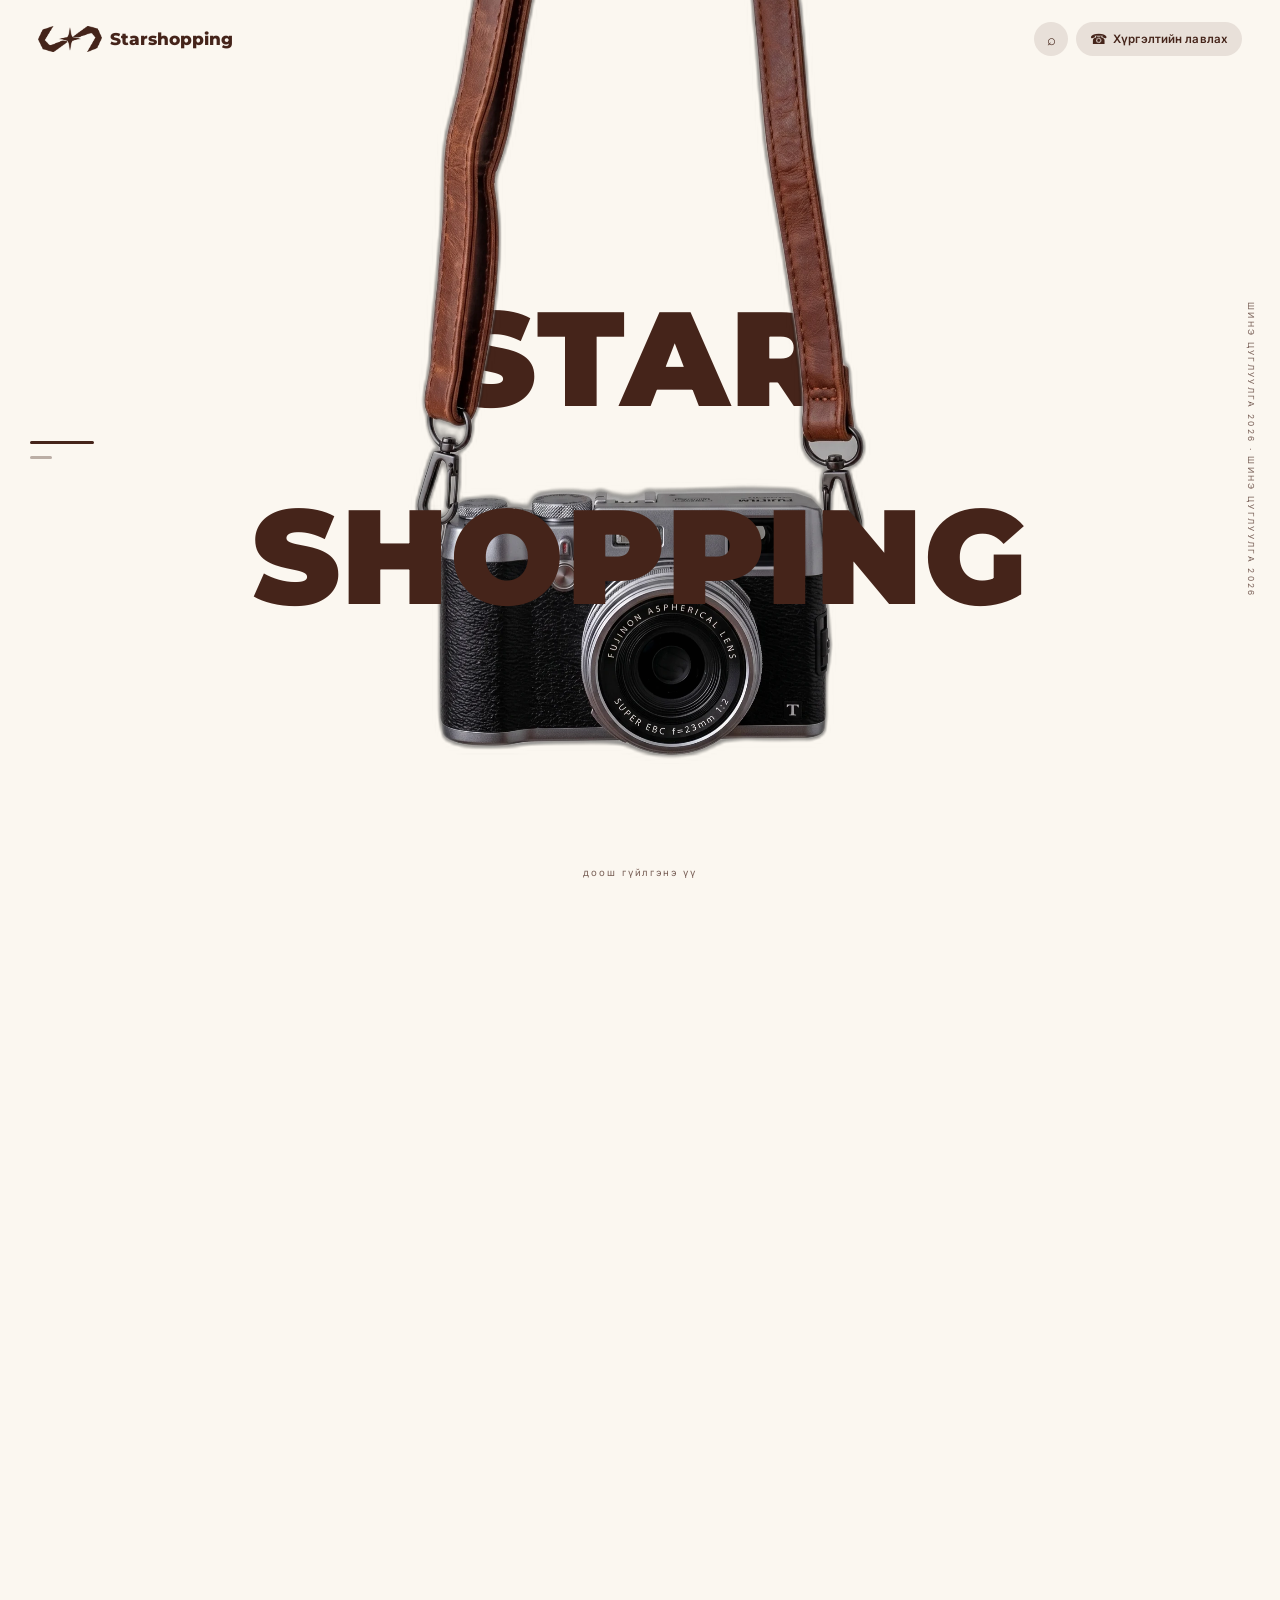
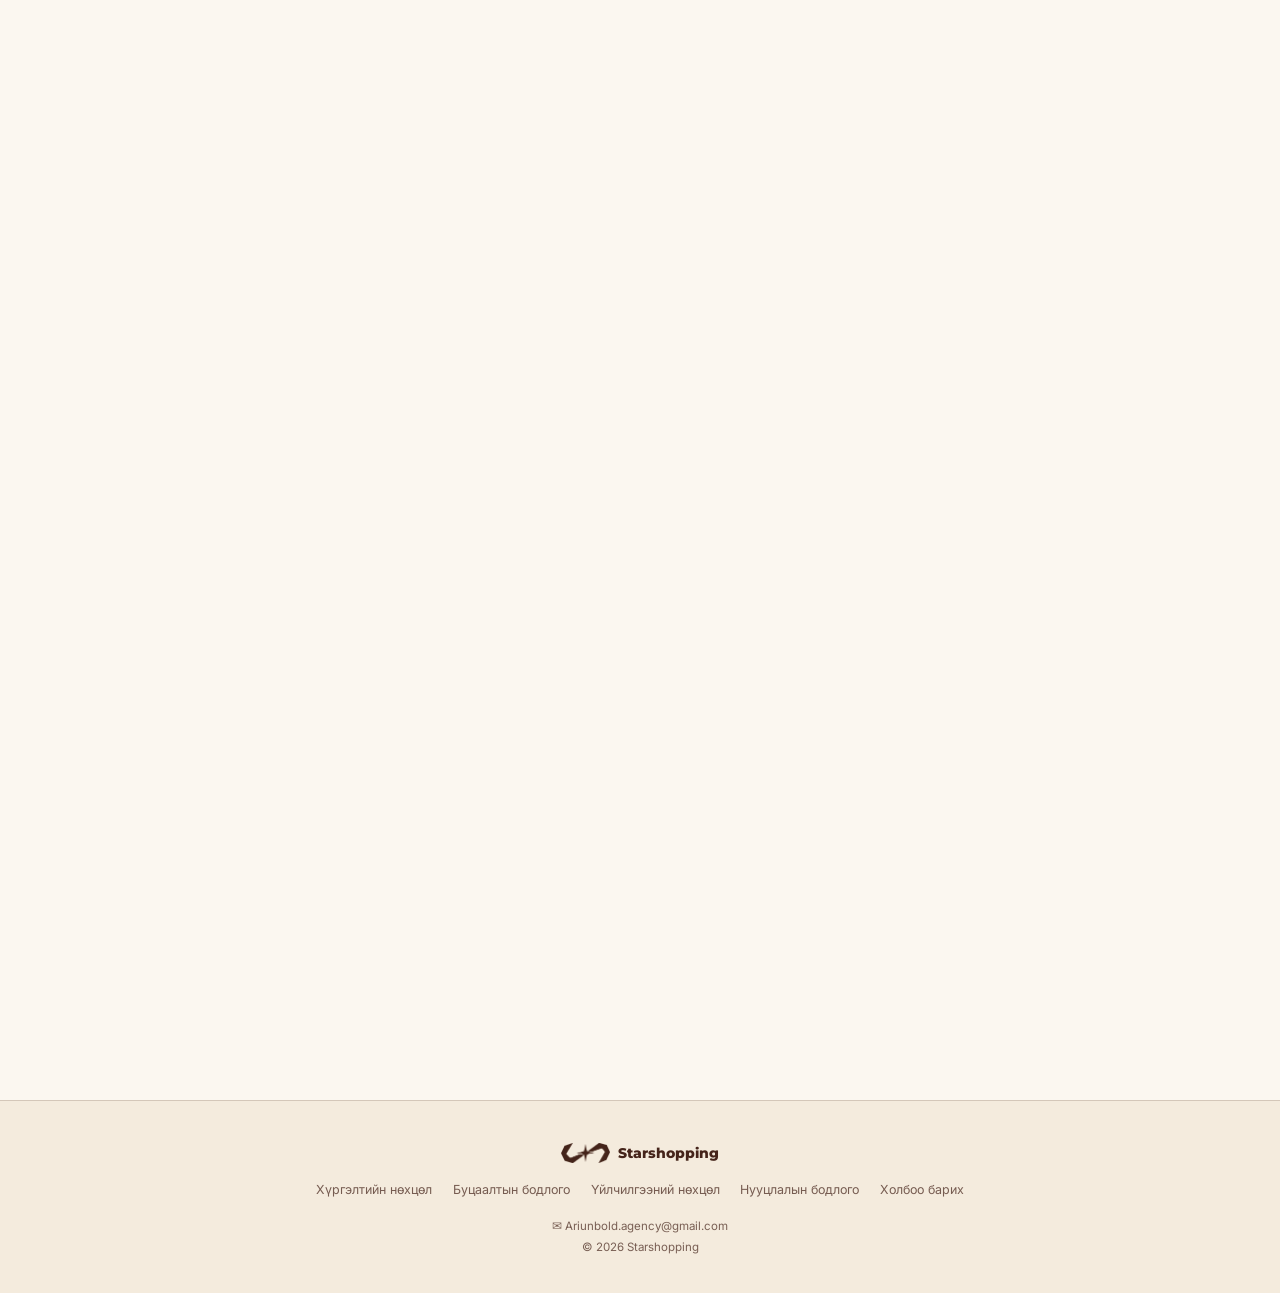
==== commit c05fc31f: "Update index.html" ====
--- a/index.html
+++ b/index.html
@@ -96,7 +96,8 @@
 <!-- the hero photo and the display face are the first things anyone sees;
      start them before the parser reaches the markup rather than after the
      stylesheet resolves -->
-<link rel="preload" as="font" type="font/woff2" href="assets/fonts/montserrat-latin.woff2" crossorigin>
+<link rel="preload" as="font" type="font/woff2" href="assets/fonts/geologica-cyr.woff2" crossorigin>
+<link rel="preload" as="font" type="font/woff2" href="assets/fonts/geologica-latin.woff2" crossorigin>
 
 <!-- Meta Pixel -->
 <script>
@@ -193,26 +194,17 @@
     </section>
 
     <div class="door__lens" aria-hidden="true"></div>
-    <section class="cats" id="cats">
+    <section class="cats" id="cats" aria-labelledby="catsTitle">
       <div class="cats__emerge">
-        <span class="cats__eyebrow">КАТЕГОРИ · <span id="catIndex">01</span> / <span id="catTotal">01</span></span>
-        <div class="cats__main">
-          <div class="cats__stage" id="catsStage"></div>
-          <!-- after the stage in the markup so a phone reads it below the
-               artwork; on a wide screen `order` moves it back to the left -->
-          <div class="catrail" id="catRail" aria-label="Бүх категори"></div>
+        <div class="cats__head">
+          <h2 class="cats__eyebrow" id="catsTitle">КАТЕГОРИ</h2>
+          <span class="cats__sum" id="catsSum"></span>
         </div>
-        <div class="cats__nav">
-          <div class="cats__arrows">
-            <button class="arrow" data-dir="-1" aria-label="Өмнөх категори">
-              <svg viewBox="0 0 24 24" aria-hidden="true"><path d="M15 4 L7 12 L15 20" fill="none" stroke="currentColor" stroke-width="2.4" stroke-linecap="round" stroke-linejoin="round"/></svg>
-            </button>
-            <button class="arrow" data-dir="1" aria-label="Дараагийн категори">
-              <svg viewBox="0 0 24 24" aria-hidden="true"><path d="M9 4 L17 12 L9 20" fill="none" stroke="currentColor" stroke-width="2.4" stroke-linecap="round" stroke-linejoin="round"/></svg>
-            </button>
-          </div>
-          <p class="cats__hint">Категори солих бол хажуу тийш<br>шудрах эсвэл суман дээр дарна уу</p>
-        </div>
+        <!-- One tile per category, every category at once; built by
+             renderCategories() in script.js from the catalogue. Until the
+             catalogue arrives the grid is empty and the stage shows the page
+             colour, which is how the shelf has always begun. -->
+        <nav class="tiles" id="catsStage" aria-label="Бүх категори"></nav>
       </div>
     </section>
     </div>
@@ -247,7 +239,7 @@
          0.29 of the picture's width and sits at --lens-x / --lens-y. */
       var CAM = 2.4, PUPIL = 0.29, LX = 0.598, LY = 0.895;
       var cam = null, camW = -1, pupil = 0, cover = 0;
-      var target = 0, shown = -1, raf = 0, inside = false, hooks = [];
+      var target = 0, shown = -1, raf = 0, inside = false, atEnd = false, hooks = [];
       var set = function (k, v) { door.style.setProperty(k, v); };
       var seg = function (p, a, b) { return p <= a ? 0 : p >= b ? 1 : (p - a) / (b - a); };
       var inOut = function (t) { return t < 0.5 ? 2 * t * t : 1 - Math.pow(-2 * t + 2, 2) / 2; };
@@ -286,11 +278,20 @@
         set("--door-ds", (pupil + (cover - pupil) * sqIn(seg(p, 0.5, 0.77))).toFixed(3)); // and grows past the corners
         set("--door-cv", p >= 0.77 ? "hidden" : "visible");          // the photograph is released
         set("--door-k", sqOut(seg(p, 0.7, 0.98)).toFixed(4));        // the categories come out of the black
-        var now = p > 0.62;
+        var now = p > 0.7;
         if (now !== inside) {
           inside = now;
           door.classList.toggle("is-in", now);
           for (var i = 0; i < hooks.length; i++) hooks[i](now);
+        }
+        /* fully out (the categories' own fade ends at 0.98): only from here
+           may a list of tiles too long for the screen scroll by itself —
+           any earlier, a finger on it would scroll the list and leave the
+           dive standing (style.css, .cats__emerge) */
+        var end = p >= 0.98;
+        if (end !== atEnd) {
+          atEnd = end;
+          door.classList.toggle("is-end", end);
         }
       }
       /* The drawn position eases towards the scrolled one over a few frames —
@@ -304,13 +305,25 @@
         render(shown);
         if (shown !== target) raf = requestAnimationFrame(tick);
       }
-      function wake() { target = progress(); if (!raf) raf = requestAnimationFrame(tick); }
+      /* Every wake asks for a fresh frame and lets go of the one still
+         pending. A frame asked for while the page was not being shown (a tab
+         opened in the background, a link opening behind the app that sent it)
+         can wait indefinitely, and a single such handle, kept as "already
+         asked", used to stop every later wake: the door then never drew, and
+         the tiles — which rise only on its word — stayed invisible. */
+      function wake() {
+        target = progress();
+        if (raf) cancelAnimationFrame(raf);
+        raf = requestAnimationFrame(tick);
+      }
       function refresh() { camW = -1; shown = -1; wake(); }
 
       addEventListener("scroll", wake, { passive: true });
       addEventListener("resize", refresh);
       addEventListener("orientationchange", refresh);
       addEventListener("load", refresh);
+      /* shown again after a spell in the background: measure and draw afresh */
+      document.addEventListener("visibilitychange", function () { if (!document.hidden) refresh(); });
       window.ssDoor = {
         refresh: refresh,
         onInside: function (fn) { hooks.push(fn); },
@@ -398,5 +411,7 @@
      script beside the door above, with nothing to download first — see it for
      why. vendor/gsap + ScrollTrigger are left on disk, unused. -->
 <script src="script.js" defer></script>
+<!-- v4 · хөдөлдөг өнгөний дэвсгэр (WebGL, бүх хуудасны ард); ?nodither унтраана -->
+<script src="dither.js" defer></script>
 </body>
 </html>
--- a/style.css
+++ b/style.css
@@ -339,141 +339,119 @@
 .door--motion.is-in .cats { pointer-events: auto; }
 .door--motion.is-in .hero { pointer-events: none; }
 
-/* `margin: auto` rather than centred alignment: in short viewports — an
-   in-app browser with its own chrome, say — centring pushes the top of the
-   block off screen behind the header. Auto margins collapse to the start
-   instead of overflowing upward. */
+/* `margin: 0 auto`, and stretched to the section's height: the grid of tiles
+   fills whatever the stage leaves below the header, so four tiles are tall and
+   eight are shorter, and nothing has to scroll on an ordinary phone. */
 .cats__emerge {
-  margin: auto;
+  margin: 0 auto;
   width: 100%; max-width: 1100px;
-  display: flex; flex-direction: column; align-items: center;
-  gap: 1rem;
-  will-change: transform, opacity;
-}
-
-.cats__eyebrow { font-weight: 700; font-size: 0.78rem; letter-spacing: 0.2em; }
-
-.cats__main {
-  width: 100%;
-  display: flex;
-  flex-direction: column;
-  align-items: stretch;
-  gap: 0.5rem;
-  /* hands sideways gestures to the script while leaving the page free to
-     scroll down and the visitor free to pinch-zoom */
-  touch-action: pan-y pinch-zoom;
-  /* a drag across the giant name would otherwise select it */
-  user-select: none;
-  -webkit-user-select: none;
-}
-
-/* clamped so the section still fits once browser chrome eats into the view */
-.cats__stage {
+  min-height: 0;
+  display: flex; flex-direction: column;
+  gap: 0.9rem;
+  /* only when a long list of categories outgrows a short screen */
+  overflow-y: auto;
+  scrollbar-width: none;
+}
+.cats__emerge::-webkit-scrollbar { display: none; }
+/* …but not while the door is still opening: a finger on the tiles at
+   seven-tenths of the way would scroll the list and leave the dive standing.
+   The driver marks the moment the categories are fully out (`is-end`). */
+.door--motion .cats__emerge { overflow-y: hidden; }
+.door--motion.is-end .cats__emerge { overflow-y: auto; }
+
+.cats__head { flex: none; display: flex; align-items: baseline; justify-content: space-between; gap: 1rem; }
+.cats__eyebrow { margin: 0; font: inherit; font-weight: 700; font-size: 0.78rem; letter-spacing: 0.2em; }
+.cats__sum { font-size: 0.74rem; font-weight: 600; letter-spacing: 0.04em; color: var(--fg-dim); white-space: nowrap; }
+
+/* ---------- the tiles: every category, all at once ----------
+   A phone gets two columns; the first tile runs across both, and so does a
+   last tile that would otherwise stand alone in its row (script.js decides
+   which — `tile--wide`). A wide screen ignores that and lays the lot in one
+   row of up to four, or two rows of three (`--cols`, also from the script). */
+.tiles {
+  flex: 1 1 auto;
+  min-height: 0;
+  display: grid;
+  grid-template-columns: repeat(2, minmax(0, 1fr));
+  /* rows share the height; the floor is what eight tiles need to still fit
+     a 812px phone without the list having to scroll */
+  grid-auto-rows: minmax(118px, 1fr);
+  gap: 10px;
+}
+.tile {
   position: relative;
-  flex: 1 1 auto;
-  min-width: 0;
-  height: clamp(200px, 46svh, 360px);
-}
-
-/* ---------- the standing list of every category ----------
-   Phone first: a horizontal strip under the artwork, because a left-hand
-   column at 390px would eat the width the giant category name needs — and
-   that name is the whole point of the screen. `order` on the wide layout
-   below swings it round to the left without touching the markup. */
-.catrail {
+  display: flex; flex-direction: column; justify-content: flex-end;
+  min-width: 0; min-height: 0;
+  padding: 0.8rem;
+  border-radius: 18px;
+  /* a soft light in the top-left corner, so the cutout reads as standing on
+     something rather than pasted on flat colour */
+  background: radial-gradient(120% 90% at 30% 18%, #fff 0%, var(--surface) 70%);
+  color: var(--fg);
+  overflow: hidden;
+  -webkit-tap-highlight-color: transparent;
+  transition: transform 0.25s ease, box-shadow 0.25s ease;
+}
+.tile--wide { grid-column: 1 / -1; }
+.tile:hover { box-shadow: 0 14px 34px rgba(69, 36, 26, 0.14); }
+.tile:active { transform: scale(0.98); }
+.tile:focus-visible { outline: 2px solid var(--fg); outline-offset: 3px; }
+/* a category with nothing in it yet: present, quieter, not a link */
+.tile--soon { cursor: default; }
+.tile--soon:hover { box-shadow: none; }
+.tile--soon .tile__img img { opacity: 0.55; filter: drop-shadow(0 10px 16px rgba(69, 36, 26, 0.12)); }
+.tile--soon .tile__name { color: var(--fg-dim); }
+
+.tile__count {
+  position: absolute; left: 0.8rem; top: 0.75rem;
+  font-size: 0.64rem; font-weight: 700; letter-spacing: 0.08em;
+  color: var(--fg-dim);
+}
+/* the picture keeps to the right of the tile, clear of the name */
+.tile__img {
+  position: absolute; inset: 1.6rem 0.6rem 3rem 44%;
+  display: grid; place-items: center;
+  pointer-events: none;
+}
+.tile--wide .tile__img { inset: 0.9rem 1rem 1rem 48%; }
+.tile__img img {
+  max-width: 100%; max-height: 100%; width: auto; height: auto;
+  object-fit: contain;
+  filter: drop-shadow(0 16px 24px rgba(69, 36, 26, 0.2));
+}
+.tile__name {
   position: relative;
-  flex: 0 0 auto;
-  width: 100%;
-  height: 30px;
-  overflow: hidden;
-  /* room enough that a long name does not sit on its neighbours; the ones
-     either side are faded and running into the mask anyway */
-  --gap: 150px;
-  /* the ends dissolve rather than being sliced off by the overflow */
-  -webkit-mask-image: linear-gradient(90deg, transparent, #000 22%, #000 78%, transparent);
-  mask-image: linear-gradient(90deg, transparent, #000 22%, #000 78%, transparent);
-}
-
-/* Fallbacks on every custom property: the list paints from CSS alone before
-   the script has assigned a slot, and one missing value would otherwise
-   collapse the whole transform. */
-.catrail__item {
-  position: absolute;
-  top: 50%; left: 50%;
-  transform-origin: 50% 50%;
-  transform: translate(calc(-50% + var(--off, 0) * var(--gap)), -50%) scale(var(--s, 1));
-  opacity: var(--o, 0);
   font-family: var(--font-display);
   font-weight: 800;
-  /* --fit is measured in the script: a name too long for its lane is set
-     smaller rather than sliced off by the overflow */
-  font-size: calc(0.82rem * var(--fit, 1));
-  letter-spacing: 0.09em;
-  white-space: nowrap;
-  color: var(--fg);
-  transition: transform 0.5s cubic-bezier(0.22, 0.61, 0.36, 1), opacity 0.5s ease;
-  will-change: transform, opacity;
-}
-.catrail__item.is-on { letter-spacing: 0.05em; }
-.catrail__item:focus-visible { outline: 2px solid var(--fg); outline-offset: 4px; }
-
-/* one category is not a list — hide it rather than show a lone word that
-   nothing can scroll between */
-.catrail.is-solo { display: none; }
-
-.cat {
-  position: absolute; inset: 0;
-  display: flex; align-items: center; gap: 0.6rem;
+  text-transform: uppercase; /* the sheet is typed by hand: «Хувцас» and «ХУВЦАС» must look the same */
+  line-height: 1;
+  letter-spacing: -0.01em;
+  font-size: 0.98rem;
+  /* the name sits under the picture, so it may run the tile's width, short of
+     the arrow; a word breaks only when it could never fit on a line */
+  max-width: calc(100% - 2.4rem);
+  overflow-wrap: break-word;
+}
+.tile--wide .tile__name { font-size: 1.5rem; max-width: 50%; }
+.tile__go {
+  position: absolute; right: 0.75rem; bottom: 0.75rem;
+  width: 28px; height: 28px; border-radius: 50%;
+  background: var(--fg); color: var(--on-fg);
+  display: grid; place-items: center;
+  font-size: 0.85rem; line-height: 1;
+}
+
+/* Out of the black: the door (index.html) marks the moment the categories
+   are in, and the tiles rise one after another from there — the stagger
+   comes from --i, set per tile by the script. Without motion the tiles are
+   simply there. */
+.door--motion .tile {
   opacity: 0;
-  transition: opacity 0.6s ease;
-  pointer-events: none;
-}
-.cat.is-active { opacity: 1; pointer-events: auto; }
-
-.cat__side { flex: 0 0 47%; display: flex; flex-direction: column; align-items: flex-start; gap: 1rem; }
-
-.cat__name {
-  display: flex; flex-direction: column;
-  text-transform: uppercase; /* the sheet is typed by hand: «Хувцас» and «ХУВЦАС» must look the same */
-  font-family: var(--font-display);
-  font-weight: 900;
-  line-height: 0.94;
-  font-size: min(13vw, calc(46vw / (var(--chars, 6) * 0.72)));
-}
-
-.cat__cta {
-  display: inline-flex; align-items: center; gap: 0.5rem;
-  background: var(--fg); color: var(--on-fg);
-  border-radius: 999px;
-  padding: 0.62rem 1.05rem;
-  font-weight: 700; font-size: 0.8rem;
-  box-shadow: 0 10px 26px rgba(69, 36, 26, 0.14);
-  transition: transform 0.25s ease;
-}
-.cat__cta:active { transform: scale(0.97); }
-.cat__count { opacity: 0.55; }
-
-.cat__img { flex: 1 1 53%; display: grid; place-items: center; height: 100%; }
-.cat__img img {
-  max-height: 100%; width: auto; max-width: 100%;
-  filter: drop-shadow(0 26px 40px rgba(69, 36, 26, 0.2));
-}
-
-.cats__nav { display: flex; flex-direction: column; align-items: center; gap: 0.85rem; }
-.cats__arrows { display: flex; gap: 1.6rem; }
-
-.arrow {
-  width: 58px; height: 58px;
-  border-radius: 50%;
-  border: 1.5px solid rgba(69, 36, 26, 0.5);
-  display: grid; place-items: center;
-  transition: background-color 0.25s ease, color 0.25s ease, transform 0.25s ease;
-}
-.arrow svg { width: 26px; height: 26px; }
-.arrow:hover { background: var(--fg); color: var(--on-fg); }
-.arrow:active { transform: scale(0.94); }
-
-.cats__hint { text-align: center; font-weight: 700; font-size: 0.95rem; line-height: 1.45; }
+  transform: translateY(14px);
+  transition: opacity 0.5s ease, transform 0.6s cubic-bezier(0.22, 0.61, 0.36, 1), box-shadow 0.25s ease;
+}
+.door--motion.is-in .tile { opacity: 1; transform: none; transition-delay: calc(var(--i, 0) * 70ms); }
+.door--motion.is-in .tile:active { transform: scale(0.98); transition-delay: 0s; }
 
 /* ===================== inner pages ===================== */
 .page {
@@ -726,6 +704,9 @@
   transition: all 0.25s ease;
 }
 .chip.is-active { border-color: var(--fg); background: var(--fg); color: var(--on-fg); font-weight: 600; }
+/* M8: нөөцтэй барааны дууссан хувилбар — сонгогдохгүй */
+.chip.is-out { opacity: 0.4; text-decoration: line-through; border-style: dashed; cursor: not-allowed; }
+.chip.is-out.is-active { background: transparent; color: var(--fg-dim); }
 
 /* bundle picker — the saving has to be legible at a glance or it does not
    change what people buy */
@@ -1379,46 +1360,16 @@
 
   .cats { padding: 6rem 3rem 3rem; }
   .cats__eyebrow { font-size: 0.88rem; }
-  .cats__stage { height: 58svh; }
-  .cats__main { flex-direction: row; gap: 1.6rem; }
-
-  /* wide enough for the column: it stands to the left of the artwork, names
-     running top to bottom with the chosen one held in the middle */
-  .catrail {
-    order: -1;
-    /* wide enough that a real Mongolian category name — "ХҮҮХДИЙН ХЭРЭГСЭЛ" —
-       stands at close to full size rather than being shrunk to fit */
-    width: 210px;
-    height: auto;
-    /* clears the fixed progress rail at the window edge, which reaches ~94px
-       in and would otherwise draw its dashes straight through these names */
-    margin-left: 60px;
-    --gap: 38px;
-    border-right: 1px solid rgba(69, 36, 26, 0.14);
-    -webkit-mask-image: linear-gradient(180deg, transparent, #000 20%, #000 80%, transparent);
-    mask-image: linear-gradient(180deg, transparent, #000 20%, #000 80%, transparent);
-  }
-  .catrail__item {
-    left: auto; right: 1.15rem;
-    text-align: right;
-    transform-origin: 100% 50%;
-    transform: translateY(calc(-50% + var(--off, 0) * var(--gap))) scale(var(--s, 1));
-    font-size: calc(0.95rem * var(--fit, 1));
-  }
-
-  .cat { gap: 2rem; }
-  .cat__side { flex-basis: 44%; gap: 1.4rem; }
-  /* The second term only binds for a long name: "ХҮҮХДИЙН ХЭРЭГСЭЛ" ran 486px
-     wide and left the artwork 231px of an 804px stage, using barely half the
-     height available to it. Lowered until the two share the room. A short name
-     is capped by the first term and is not touched — ГЭР АХУЙ is the same size
-     it has always been. */
-  .cat__name { font-size: min(7.5vw, calc(33vw / (var(--chars, 6) * 0.72))); }
-  .cat__cta { font-size: 0.92rem; padding: 0.8rem 1.4rem; }
-  .cat__img { flex-basis: 56%; }
-  .arrow { width: 70px; height: 70px; }
-  .arrow svg { width: 30px; height: 30px; }
-  .cats__hint { font-size: 1.1rem; }
+  .cats__sum { font-size: 0.86rem; }
+  .cats__emerge { gap: 1.2rem; }
+  /* one row of up to four, or two rows of three — the script sets --cols */
+  .tiles { grid-template-columns: repeat(var(--cols, 4), minmax(0, 1fr)); gap: 16px; }
+  .tile { padding: 1.25rem; border-radius: 24px; }
+  .tile--wide { grid-column: auto; }
+  .tile__count { left: 1.25rem; top: 1.1rem; font-size: 0.74rem; }
+  .tile__img, .tile--wide .tile__img { inset: 2.4rem 1rem 3.4rem 30%; }
+  .tile__name, .tile--wide .tile__name { font-size: 1.35rem; max-width: 70%; }
+  .tile__go { right: 1.1rem; bottom: 1.1rem; width: 34px; height: 34px; font-size: 1rem; }
 
   .page { padding: 6.5rem 3rem 4rem; }
   .prow { gap: 1.6rem; padding: 1rem; border-radius: 24px; }
@@ -1440,17 +1391,23 @@
    the usable height can drop well below a normal phone viewport. Tighten the
    full-height sections rather than letting them overflow. */
 @media (max-height: 640px) {
-  .cats { padding-top: 4.4rem; padding-bottom: 1.4rem; }
-  .cats__emerge { gap: 0.7rem; }
-  .cats__stage { height: clamp(180px, 42svh, 300px); }
-  .cats__main { gap: 0.3rem; }
-  .catrail { height: 24px; }
-  .catrail__item { font-size: calc(0.74rem * var(--fit, 1)); }
-  .cats__nav { gap: 0.6rem; }
-  .cats__hint { font-size: 0.86rem; }
-  .arrow { width: 50px; height: 50px; }
-  .arrow svg { width: 22px; height: 22px; }
-  .cat__cta { padding: 0.5rem 0.9rem; font-size: 0.75rem; }
+  .cats { padding-top: 4rem; padding-bottom: 0.9rem; }
+  .cats__emerge { gap: 0.5rem; }
+  .tiles { gap: 8px; grid-auto-rows: minmax(100px, 1fr); }
+  .tile { padding: 0.65rem; }
+  .tile__name { font-size: 0.9rem; }
+  .tile--wide .tile__name { font-size: 1.25rem; }
+}
+
+/* A phone held sideways: two columns of three rows do not fit a screen 375px
+   tall, and the last tile sat cut off below the stage. Wide and short, the
+   tiles take the wide-screen arrangement instead — one row of up to four,
+   with no tile spanning the row. */
+@media (min-width: 560px) and (max-height: 520px) {
+  .tiles { grid-template-columns: repeat(var(--cols, 4), minmax(0, 1fr)); }
+  .tile--wide { grid-column: auto; }
+  .tile--wide .tile__img { inset: 1.6rem 0.6rem 3rem 44%; }
+  .tile--wide .tile__name { font-size: 0.98rem; max-width: calc(100% - 2.4rem); }
 }
 
 @media (prefers-reduced-motion: reduce) {
@@ -1482,6 +1439,16 @@
   color: #b0702a;
 }
 .preline + .shipline { margin-top: 0; }
+/* A size already spoken for: accepted, but it joins the list for the next shipment (S1). */
+.skuwait {
+  margin: 0.2rem 0 0.9rem;
+  padding: 0.6rem 0.8rem;
+  border-radius: 10px;
+  background: #fbf1e4;
+  color: #8a5420;
+  font-size: 0.82rem; font-weight: 600; line-height: 1.4;
+}
+.skuwait[hidden] { display: none; }
 .note--pre b { color: var(--fg); }
 .stickybuy__ship--pre { color: #b0702a; font-weight: 700; }
 .field__hint { margin: -0.35rem 0 0.8rem; font-size: 0.72rem; color: var(--fg-dim); }
@@ -1508,3 +1475,30 @@
 .qform__next { text-align: center; font-size: 0.78rem; color: var(--fg-dim); margin: 0.45rem 0 0.2rem; }
 .step2__when { margin: 0.55rem auto 0; font-size: 0.9rem; line-height: 1.55; }
 @media (min-width: 900px) { .qform, .qform__next { max-width: 420px; } }
+
+/* ── Машины хаалганы гэрэл: машин шалгагч (2026-10-08) ───────────────────────
+   Машин баталгаажтал утасны маягт, «Захиалах» товч нуугдана (.car-locked). */
+.carbox { margin: 1.1rem 0 1.2rem; padding: 1rem 1rem 0.4rem; border: 1px solid var(--line); border-radius: 14px; background: rgba(69, 36, 26, 0.03); }
+.carbox__step { font-size: 0.66rem; font-weight: 800; letter-spacing: 0.14em; color: var(--fg-dim); margin-bottom: 0.5rem; }
+.carbox__hint { font-size: 0.82rem; line-height: 1.55; color: var(--fg-dim); margin-bottom: 1rem; }
+.carbox__q { font-size: 0.92rem; line-height: 1.5; margin-bottom: 0.6rem; }
+.carbox__load { font-size: 0.82rem; color: var(--fg-dim); }
+.carbox select.input { width: 100%; }
+.carbox [hidden] { display: none !important; }
+.carbox__msg { margin: 0 0 1rem; padding: 0.8rem 0.9rem; border-radius: 10px; font-size: 0.88rem; line-height: 1.55; border: 1px solid var(--line); background: var(--bg); }
+.carbox__msg--ok { border-color: rgba(46, 125, 50, 0.55); background: rgba(46, 125, 50, 0.08); }
+.carbox__msg--hold { border-color: rgba(191, 120, 0, 0.55); background: rgba(191, 120, 0, 0.09); }
+.carbox__msg--no { border-color: rgba(192, 52, 27, 0.55); background: rgba(192, 52, 27, 0.07); }
+.carbox__msg a { color: inherit; font-weight: 700; }
+.carbox__sub { font-size: 0.82rem; color: var(--fg-dim); margin: -0.4rem 0 0.6rem; }
+.carbox__cands { margin: -0.3rem 0 1rem; }
+.carbox .chatbuy { margin-bottom: 1rem; }
+.car-locked #qform,
+.car-locked #buyBtn,
+.car-locked .qform__next,
+.car-locked .assure { display: none; }
+.carbox__tip { margin: 0 0 0.7rem; font-size: 0.88rem; line-height: 1.5; color: var(--fg); }
+.carbox__confirm { display: flex; gap: 0.6rem; align-items: flex-start; margin: 0 0 1rem; padding: 0.8rem 0.9rem; border: 1px solid var(--line); border-radius: 10px; background: var(--bg); font-size: 0.9rem; line-height: 1.5; font-weight: 600; cursor: pointer; }
+.carbox__confirm input { width: 1.25rem; height: 1.25rem; margin-top: 0.1rem; flex: none; accent-color: #45241a; }
+.carbox__legal { margin: 0 0 0.8rem; font-size: 0.8rem; line-height: 1.55; color: var(--fg-dim); }
+.carbox__legal a { color: inherit; font-weight: 700; text-decoration: underline; }
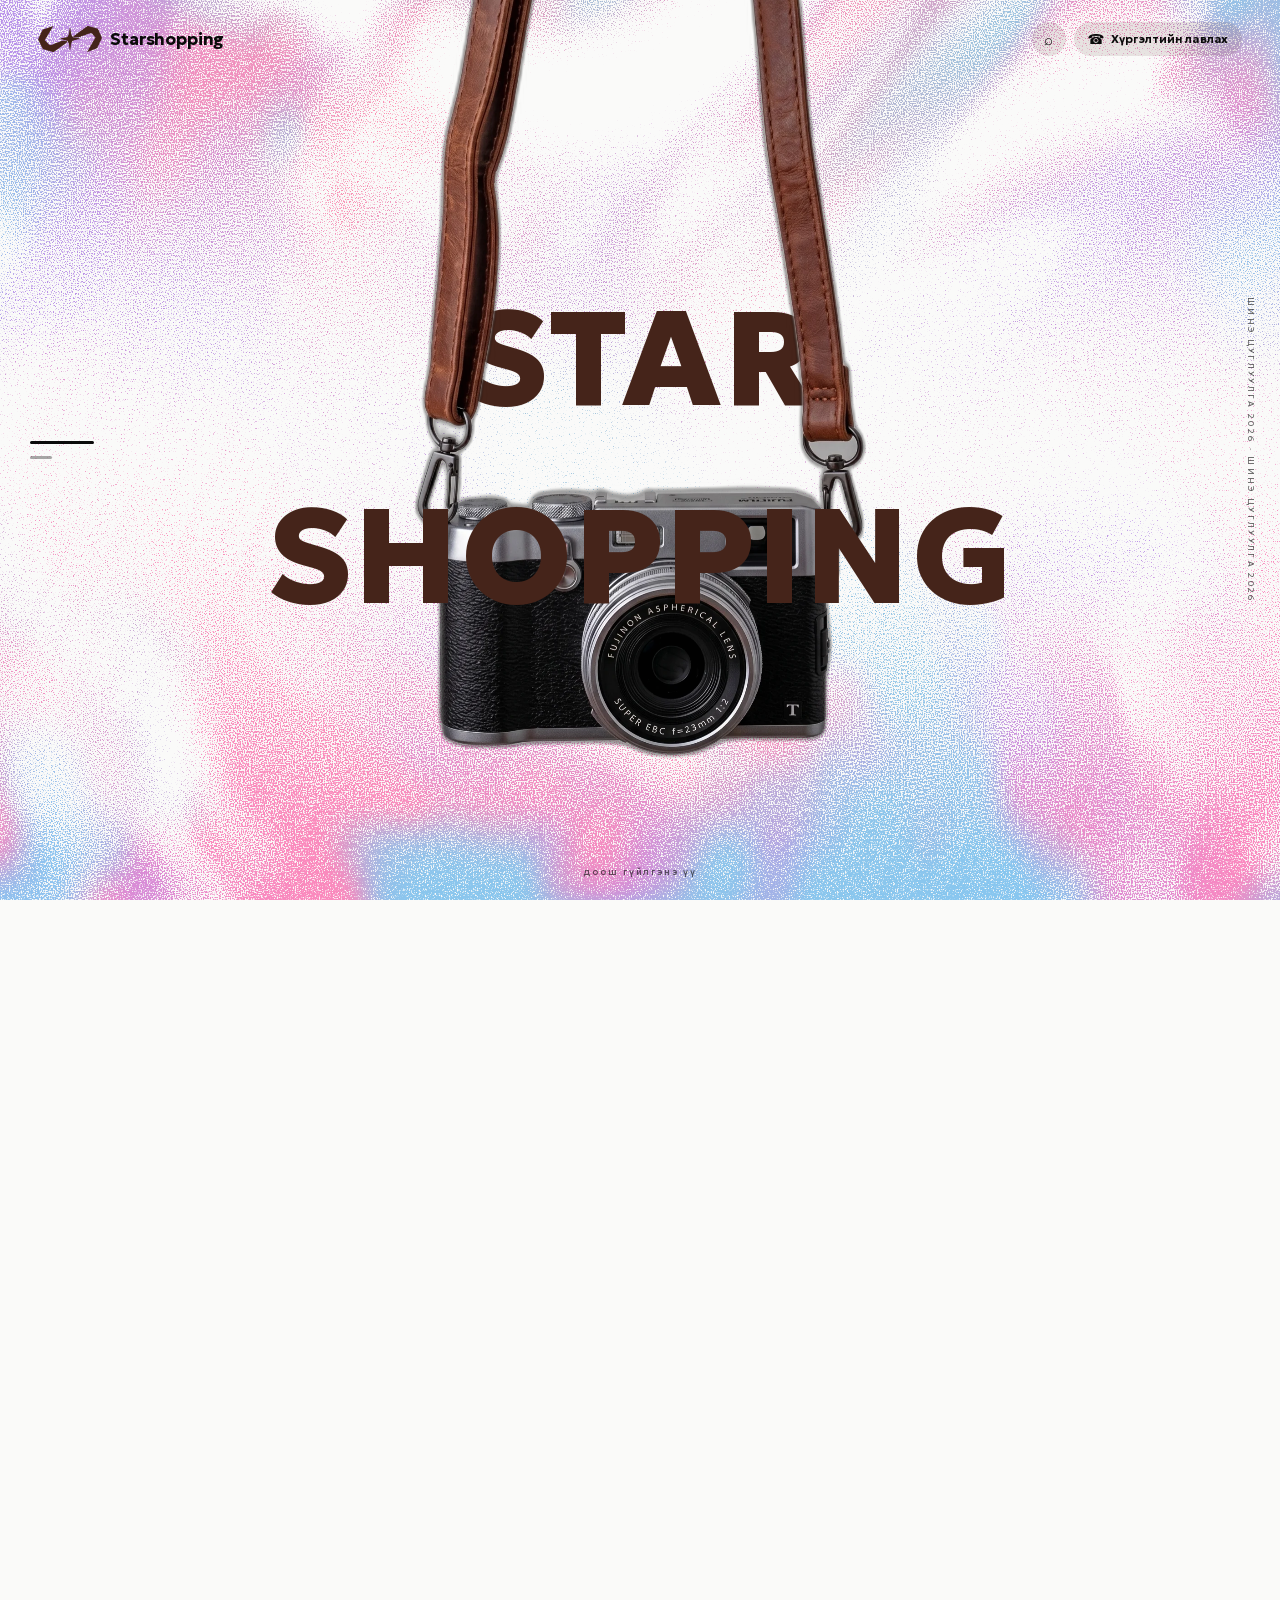
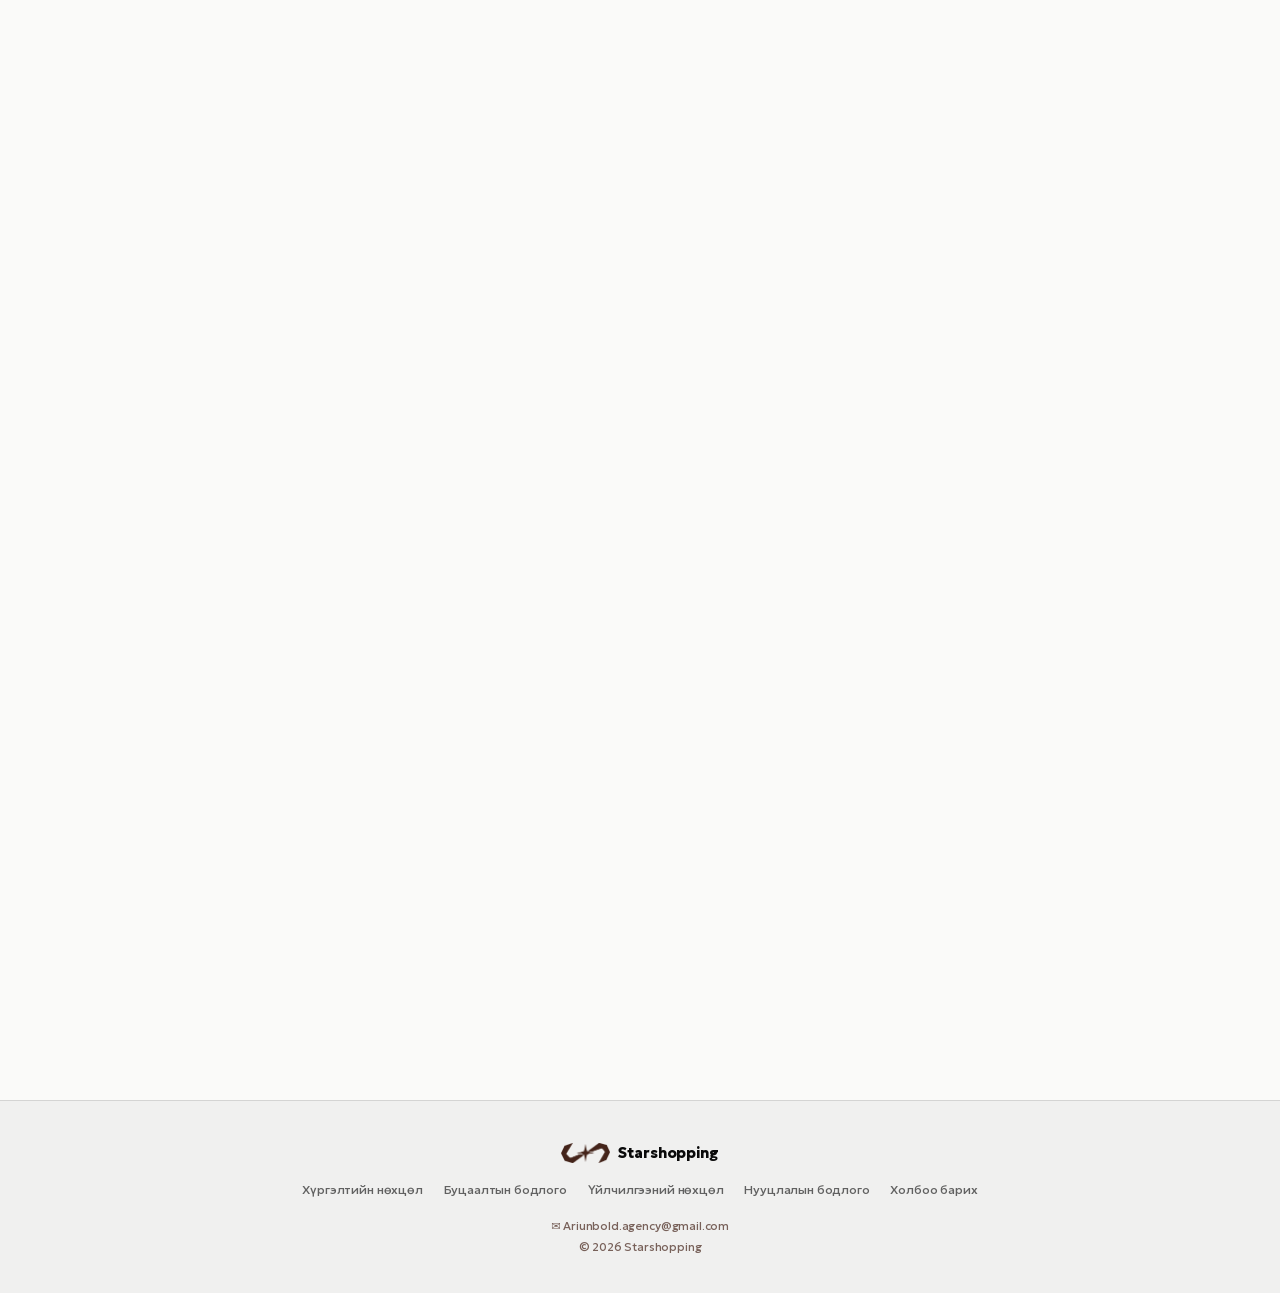
==== commit 4470f7a1: "Утсан дээр нүүрний STAR / SHOPPING-ийг Anton-оор, хоёуланг нь нэг том хэмжээтэй Geologica өргөн тул " ====
--- a/index.html
+++ b/index.html
@@ -20,6 +20,7 @@
     l.rel = rel; l.href = href;
     if (as) l.as = as;
     if (as === "image") { l.type = "image/webp"; l.setAttribute("fetchpriority", "high"); }
+    if (as === "font") { l.type = "font/woff2"; l.crossOrigin = ""; } // fonts are fetched anonymously; without this the preload is wasted
     if (rel === "preconnect") l.crossOrigin = "";
     head.appendChild(l);
   };
@@ -59,6 +60,9 @@
        only the front door scrolls into the lens, so only the front door
        fetches it; script.js attaches it once it is on hand (`loadMotion`). */
     hint("preload", "assets/hero-camera.webp", "image");
+    // the two words beside it are set in their own face on a phone (style.css,
+    // .hero__word); a product link never shows them, so only the door asks
+    hint("preload", "assets/fonts/anton-latin.woff2", "font");
   }
 })();
 </script>
--- a/style.css
+++ b/style.css
@@ -39,6 +39,38 @@
   font-family: "Montserrat"; font-style: normal; font-weight: 600 900; font-display: swap;
   src: url("assets/fonts/montserrat-cyrillic-ext.woff2") format("woff2");
   unicode-range: U+0460-052F, U+1C80-1C8A, U+20B4, U+2DE0-2DFF, U+A640-A69F, U+FE2E-FE2F;
+}
+
+/* Geologica (2026-10-22, эзний сонголт — apex.mn-ийнх): нэг хувьсах файл 300–800, кирилл-ext (Ө, Ү) орсон. */
+@font-face {
+  font-family: "Geologica"; font-style: normal; font-weight: 300 800; font-display: swap;
+  src: url("assets/fonts/geologica-cyr-ext.woff2") format("woff2");
+  unicode-range: U+0460-052F, U+1C80-1C8A, U+20B4, U+2DE0-2DFF, U+A640-A69F, U+FE2E-FE2F;
+}
+@font-face {
+  font-family: "Geologica"; font-style: normal; font-weight: 300 800; font-display: swap;
+  src: url("assets/fonts/geologica-cyr.woff2") format("woff2");
+  unicode-range: U+0301, U+0400-045F, U+0490-0491, U+04B0-04B1, U+2116;
+}
+@font-face {
+  font-family: "Geologica"; font-style: normal; font-weight: 300 800; font-display: swap;
+  src: url("assets/fonts/geologica-latin-ext.woff2") format("woff2");
+  unicode-range: U+0100-02BA, U+02BD-02C5, U+02C7-02CC, U+02CE-02D7, U+02DD-02FF, U+0304, U+0308, U+0329, U+1D00-1DBF, U+1E00-1E9F, U+1EF2-1EFF, U+2020, U+20A0-20AB, U+20AD-20C4, U+2113, U+2C60-2C7F, U+A720-A7FF;
+}
+@font-face {
+  font-family: "Geologica"; font-style: normal; font-weight: 300 800; font-display: swap;
+  src: url("assets/fonts/geologica-latin.woff2") format("woff2");
+  unicode-range: U+0000-00FF, U+0131, U+0152-0153, U+02BB-02BC, U+02C6, U+02DA, U+02DC, U+0304, U+0308, U+0329, U+2000-206F, U+20AC, U+2122, U+2191, U+2193, U+2212, U+2215, U+FEFF, U+FFFD;
+}
+
+/* Anton (2026-10-22): зөвхөн нүүрний STAR / SHOPPING-д, утсан дээр. Geologica өргөн
+   тул 375px дэлгэцэнд SHOPPING ердөө 60px-ээр багтаж, камерын хажууд жижиг
+   харагддаг байв; нягт өндөр үсэгтэй Anton 97px багтана (том үсгийн өндөр 42 → 87px).
+   Google Fonts-ийн latin хэсэг, SIL OFL. Нүүрний хаалга л preload хийнэ (index.html). */
+@font-face {
+  font-family: "Anton"; font-style: normal; font-weight: 400; font-display: swap;
+  src: url("assets/fonts/anton-latin.woff2") format("woff2");
+  unicode-range: U+0000-00FF, U+0131, U+0152-0153, U+02BB-02BC, U+02C6, U+02DA, U+02DC, U+0304, U+0308, U+0329, U+2000-206F, U+20AC, U+2122, U+2191, U+2193, U+2212, U+2215, U+FEFF, U+FFFD;
 }
 
 :root {
@@ -211,16 +243,21 @@
 .hero__word {
   position: absolute;
   left: 50%;
-  font-family: var(--font-display);
-  font-weight: 900;
-  line-height: 0.92;
+  /* On a phone the two words are set in Anton, a tall condensed face. The
+     display face is wide, so SHOPPING fitted the screen at only 60px and the
+     pair looked small beside a camera three-quarters of the screen tall. Both
+     words take one size: the largest at which SHOPPING (8 letters, Anton
+     capitals ≈ 0.46em wide) fits 95% of the width, capped against the height
+     so a phone held sideways does not blow them up. From 860px up (media
+     query below) the wide screen keeps the display face, as before. */
+  font-family: "Anton", "Impact", "Arial Narrow", var(--font-display);
+  font-weight: 400;
+  line-height: 0.9;
   letter-spacing: 0.01em;
   white-space: nowrap;
-  color: var(--fg);
-  /* the fallback matters: if --chars ever goes missing the calc becomes
-     invalid and the whole declaration is dropped, collapsing the type to the
-     browser default */
-  font-size: min(19vw, calc(92vw / (var(--chars, 6) * 0.72)));
+  color: var(--hero-ink, var(--fg));
+  font-size: min(calc(95vw / (8 * 0.46)), 44vh);
+  font-size: min(calc(95vw / (8 * 0.46)), 44svh);
   transform: translateX(-50%);
 }
 .hero__word--back  { z-index: 1; top: 39%; }
@@ -1354,7 +1391,13 @@
   .rail__line.is-active { width: 64px; }
   .edge { right: 24px; }
 
-  .hero__word { font-size: min(10.5vw, calc(76vw / (var(--chars, 6) * 0.72))); }
+  .hero__word {
+    font-family: var(--font-display); font-weight: 900; line-height: 0.92; letter-spacing: 0.01em;
+    /* the fallback matters: if --chars ever goes missing the calc becomes
+       invalid and the whole declaration is dropped, collapsing the type to the
+       browser default */
+    font-size: min(10.5vw, calc(76vw / (var(--chars, 6) * 0.72)));
+  }
   .hero__word--back  { top: 33%; }
   .hero__word--front { top: 55%; }
 
@@ -1502,3 +1545,116 @@
 .carbox__confirm input { width: 1.25rem; height: 1.25rem; margin-top: 0.1rem; flex: none; accent-color: #45241a; }
 .carbox__legal { margin: 0 0 0.8rem; font-size: 0.8rem; line-height: 1.55; color: var(--fg-dim); }
 .carbox__legal a { color: inherit; font-weight: 700; text-decoration: underline; }
+
+
+/* ================= v4 дүр төрх (2026-10-22, эзэн баталсан) =================
+   Өнгө: designely.studio 100% — бие #fafaf9, карт #f0f0ef r20, цагаан дотоод хүрээ, бэх #0a0a0a.
+   Фонт: Geologica. Дэвсгэр: dither.js-ийн хөдөлдөг өнгө (fixed canvas, z 0) — контент z 1.
+   Хуучин токенуудыг энд дарж бичнэ; hero-гийн zoom-ын тоонууд (--lens-*, --cam-*) хөндөгдөөгүй. */
+:root {
+  --bg: #fafaf9;
+  --bg-tint: #f0f0ef;
+  --fg: #0a0a0a;
+  --fg-dim: rgba(10, 10, 10, 0.62);
+  --on-fg: #ffffff;
+  --surface: #f0f0ef;
+  --line: rgba(10, 10, 10, 0.12);
+  --card: rgba(240, 240, 239, 0.72);
+  --frame: rgba(255, 255, 255, 0.82);
+  /* Нүүрний STAR / SHOPPING л хуучин бор бэхээ хадгална (эзний хүсэлт, 2026-10-22):
+     хар нь пастель дэвсгэр дээр хэт хатуу. Бусад бүх бэх v4-ийн хар хэвээр. */
+  --hero-ink: #45241a;
+  --font-display: "Geologica", "Segoe UI", system-ui, sans-serif;
+  --font-body: "Geologica", -apple-system, BlinkMacSystemFont, "Segoe UI", system-ui, sans-serif;
+}
+/* Canvas z-index:-1 — body-ийн арын давхаргад; тиймээс дэвсгэр өнгийг html-д, body-г тунгалаг болгоно.
+   (body > * бүрт position:relative тавих нь GSAP pin-spacer-ийг эвдэж байсан — тэгэхгүй.) */
+html.has-dither { background: var(--bg); }
+html.has-dither body { background: transparent; }
+html.has-dither .page { background: transparent; }
+/* Нүүрний хаалганы тайз цул дэвсгэртэй байсан — камерын ард ч өнгө хөдөлнө (линз, категори давхаргууд дээр нь хэвээр). */
+html.has-dither .door--motion .door__stage { background: transparent; }
+body { letter-spacing: -0.01em; }
+.page__title, .pdp__name, .cats__title, .step2__title { letter-spacing: -0.04em; font-weight: 600; }
+.brand__name { font-weight: 700; }
+
+/* ---- барааны хуудас v4 ---- */
+.pdp4__hero { position: relative; margin: 0 -1.1rem; }
+.pdp4__hero .pdp__gallery, .pdp4__hero .frame { border-radius: 0 0 28px 28px; aspect-ratio: 4 / 5; }
+.pdp4__hero .frame__track img { object-position: 50% 30%; }
+.pdp4__hero .gsound { bottom: auto; top: 14px; }
+.pdp4__hero .pdp__dots { position: absolute; left: 0; right: 0; bottom: 10px; margin: 0; z-index: 3; }
+.pdp4__hero .pdot { background: rgba(255, 255, 255, 0.55); }
+.pdp4__hero .pdot.is-active { background: #fff; }
+.pdp4__hero .gnav { top: 42%; }
+.pdp4__over {
+  position: absolute; left: 0; right: 0; bottom: 0; z-index: 2;
+  padding: 3.6rem 1.1rem 2rem;
+  color: #fff;
+  background: linear-gradient(180deg, rgba(10, 10, 10, 0) 0%, rgba(10, 10, 10, 0.55) 45%, rgba(10, 10, 10, 0.88) 100%);
+  pointer-events: none;
+}
+.pdp4__over > * { pointer-events: auto; }
+.pdp4__eyebrow { font-size: 0.72rem; color: rgba(255, 255, 255, 0.78); margin-bottom: 0.4rem; }
+.pdp4__name { font-family: var(--font-display); font-weight: 600; font-size: clamp(1.7rem, 7.6vw, 2.3rem); line-height: 1.02; letter-spacing: -0.045em; color: #fff; margin: 0 0 0.45rem; text-wrap: balance; }
+.pdp4__sub { font-size: 0.86rem; color: rgba(255, 255, 255, 0.82); margin-bottom: 0.7rem; }
+.pdp4__priceline { display: flex; align-items: baseline; gap: 0.7rem; flex-wrap: wrap; }
+.pdp4__priceline .pdp__prices { margin: 0; gap: 0.5rem; }
+.pdp4__priceline .price-now { font-size: 2rem; font-weight: 600; letter-spacing: -0.045em; color: #fff; font-variant-numeric: tabular-nums; }
+.pdp4__priceline .price-was { color: rgba(255, 255, 255, 0.6); }
+.pdp4__priceline .shipline { margin: 0; font-size: 0.78rem; color: rgba(255, 255, 255, 0.85); }
+.pdp4__priceline .shipline--in { color: #fff; }
+.pdp4__info { padding-top: 1.1rem; }
+.pdp4__info .opt__label { text-transform: none; letter-spacing: -0.01em; font-size: 0.8rem; font-weight: 400; color: var(--fg-dim); display: flex; justify-content: space-between; align-items: baseline; }
+.pdp4__info .opt__label b { color: var(--fg); font-weight: 600; margin-left: 0.3rem; }
+.opt__link { font-size: 0.78rem; font-weight: 500; color: var(--fg); text-decoration: underline; text-underline-offset: 3px; }
+.chip--sw { width: 36px; height: 36px; padding: 0; border-radius: 50%; font-size: 0; color: transparent; background: var(--sw); border: 2px solid transparent; box-shadow: inset 0 0 0 2px var(--bg), 0 0 0 1px var(--line); }
+.chip--sw.is-active { border-color: var(--fg); background: var(--sw); }
+.opt__row--sz { display: grid; grid-template-columns: repeat(auto-fit, minmax(56px, 1fr)); gap: 6px; }
+.chip--sz { display: flex; flex-direction: column; align-items: center; justify-content: center; gap: 1px; padding: 0.55rem 0 0.45rem; border-radius: 12px; background: var(--frame); border: 1px solid var(--line); font-weight: 600; font-size: 0.9rem; min-height: 50px; }
+.chip--sz.is-active { background: var(--frame); color: var(--fg); border-color: var(--fg); box-shadow: inset 0 0 0 1px var(--fg); }
+.chip--sz::after { content: attr(data-st); font-size: 0.62rem; font-weight: 400; color: var(--fg-dim); line-height: 1.1; min-height: 0.7em; }
+.chip--sz.is-low::after { color: var(--sale); }
+.chip--sz.is-out::after { content: "дууссан"; }
+.pdp4__info .qform { background: var(--frame); border-color: var(--line); border-radius: 18px; }
+.pdp4__info .buy { flex-direction: row; justify-content: space-between; align-items: center; padding: 0.55rem 0.55rem 0.55rem 1.3rem; box-shadow: 0 14px 34px rgba(10, 10, 10, 0.16); }
+.pdp4__info .buy__label { order: 1; font-weight: 600; font-size: 1rem; letter-spacing: -0.01em; }
+.pdp4__info .buy__total { order: 2; opacity: 1; background: #fff; color: var(--fg); border-radius: 999px; padding: 0.55rem 0.9rem; font-size: 0.86rem; font-variant-numeric: tabular-nums; }
+.pdp4__trust { display: flex; gap: 0.9rem; justify-content: center; flex-wrap: wrap; margin-top: 0.8rem; font-size: 0.74rem; color: var(--fg-dim); }
+.pdp4__trust span::before { content: "✓ "; color: #1f7a3a; font-weight: 700; }
+.pdp4__alt { margin-top: 0.6rem; text-align: center; font-size: 0.82rem; color: var(--fg-dim); display: flex; gap: 0.35rem; justify-content: center; align-items: center; flex-wrap: wrap; }
+.pdp4__alt .callbuy, .pdp4__alt .chatbuy { display: inline; width: auto; margin: 0; padding: 0; border: 0; background: none; box-shadow: none; color: var(--fg); font-weight: 500; font-size: 0.82rem; letter-spacing: 0; text-decoration: underline; text-underline-offset: 3px; }
+.pdp4__feat { display: grid; grid-template-columns: 1fr 1fr; gap: 8px; margin-top: 1.6rem; padding: 10px; background: var(--card); border-radius: 20px; }
+.pdp4__fcard { background: var(--frame); border: 1px solid var(--line); border-radius: 14px; padding: 0.8rem 0.8rem 0.65rem; min-width: 0; }
+.pdp4__fcard i { font-style: normal; font-size: 1.15rem; display: block; margin-bottom: 0.35rem; }
+.pdp4__fcard b { display: block; font-size: 0.84rem; font-weight: 600; letter-spacing: -0.01em; overflow-wrap: anywhere; }
+.pdp4__fcard span { font-size: 0.72rem; color: var(--fg-dim); line-height: 1.4; display: block; margin-top: 0.1rem; }
+.pdp4__h { font-family: var(--font-display); font-weight: 600; font-size: 1.15rem; letter-spacing: -0.035em; margin: 0 0 0.6rem; }
+.pdp4__steps { margin-top: 1.2rem; padding: 14px 14px 6px; background: var(--card); border-radius: 20px; }
+.pdp4__step { display: grid; grid-template-columns: 26px 1fr; gap: 10px; padding: 0.6rem 0; border-bottom: 1px solid var(--line); align-items: start; }
+.pdp4__step:last-child { border: 0; }
+.pdp4__step i { font-style: normal; font-size: 0.74rem; font-weight: 600; width: 26px; height: 26px; border-radius: 50%; background: var(--fg); color: #fff; display: grid; place-items: center; }
+.pdp4__step b { display: block; font-size: 0.86rem; font-weight: 600; }
+.pdp4__step span { font-size: 0.74rem; color: var(--fg-dim); }
+.pdp4__acc { margin-top: 1.2rem; padding: 8px; background: var(--card); border-radius: 20px; scroll-margin-top: 5rem; }
+.pdp4__d { background: var(--frame); border: 1px solid var(--line); border-radius: 14px; padding: 0 0.9rem; margin-bottom: 6px; }
+.pdp4__d:last-child { margin-bottom: 0; }
+.pdp4__d summary { list-style: none; cursor: pointer; padding: 0.8rem 0; font-weight: 600; font-size: 0.9rem; display: flex; justify-content: space-between; letter-spacing: -0.01em; }
+.pdp4__d summary::-webkit-details-marker { display: none; }
+.pdp4__d summary::after { content: "+"; color: var(--fg-dim); font-weight: 400; }
+.pdp4__d[open] summary::after { content: "–"; }
+.pdp4__d .pdp__desc-list, .pdp4__d .trust, .pdp4__d .leadnote, .pdp4__p { margin: 0 0 0.9rem; }
+.pdp4__d .trust { margin-top: 0; }
+.pdp4__p { font-size: 0.84rem; line-height: 1.55; color: var(--fg-dim); }
+.pdp4__p a { color: var(--fg); text-decoration: underline; text-underline-offset: 3px; }
+.pdp4__info .share { margin-top: 1rem; }
+.pdp4__info .reviews { margin-top: 1.6rem; }
+.stickybuy { background: rgba(250, 250, 249, 0.96); border-top: 1px solid var(--line); }
+.stickybuy__go { border-radius: 999px; }
+@media (min-width: 860px) {
+  .pdp4__hero { margin: 0; }
+  .pdp4__hero .pdp__gallery, .pdp4__hero .frame { border-radius: 28px; }
+  .pdp4__over { padding: 4rem 1.6rem 2.2rem; border-radius: 0 0 28px 28px; }
+  .pdp4__info { padding-top: 0.4rem; }
+  .pdp4__feat, .pdp4__steps, .pdp4__acc { max-width: 520px; }
+}
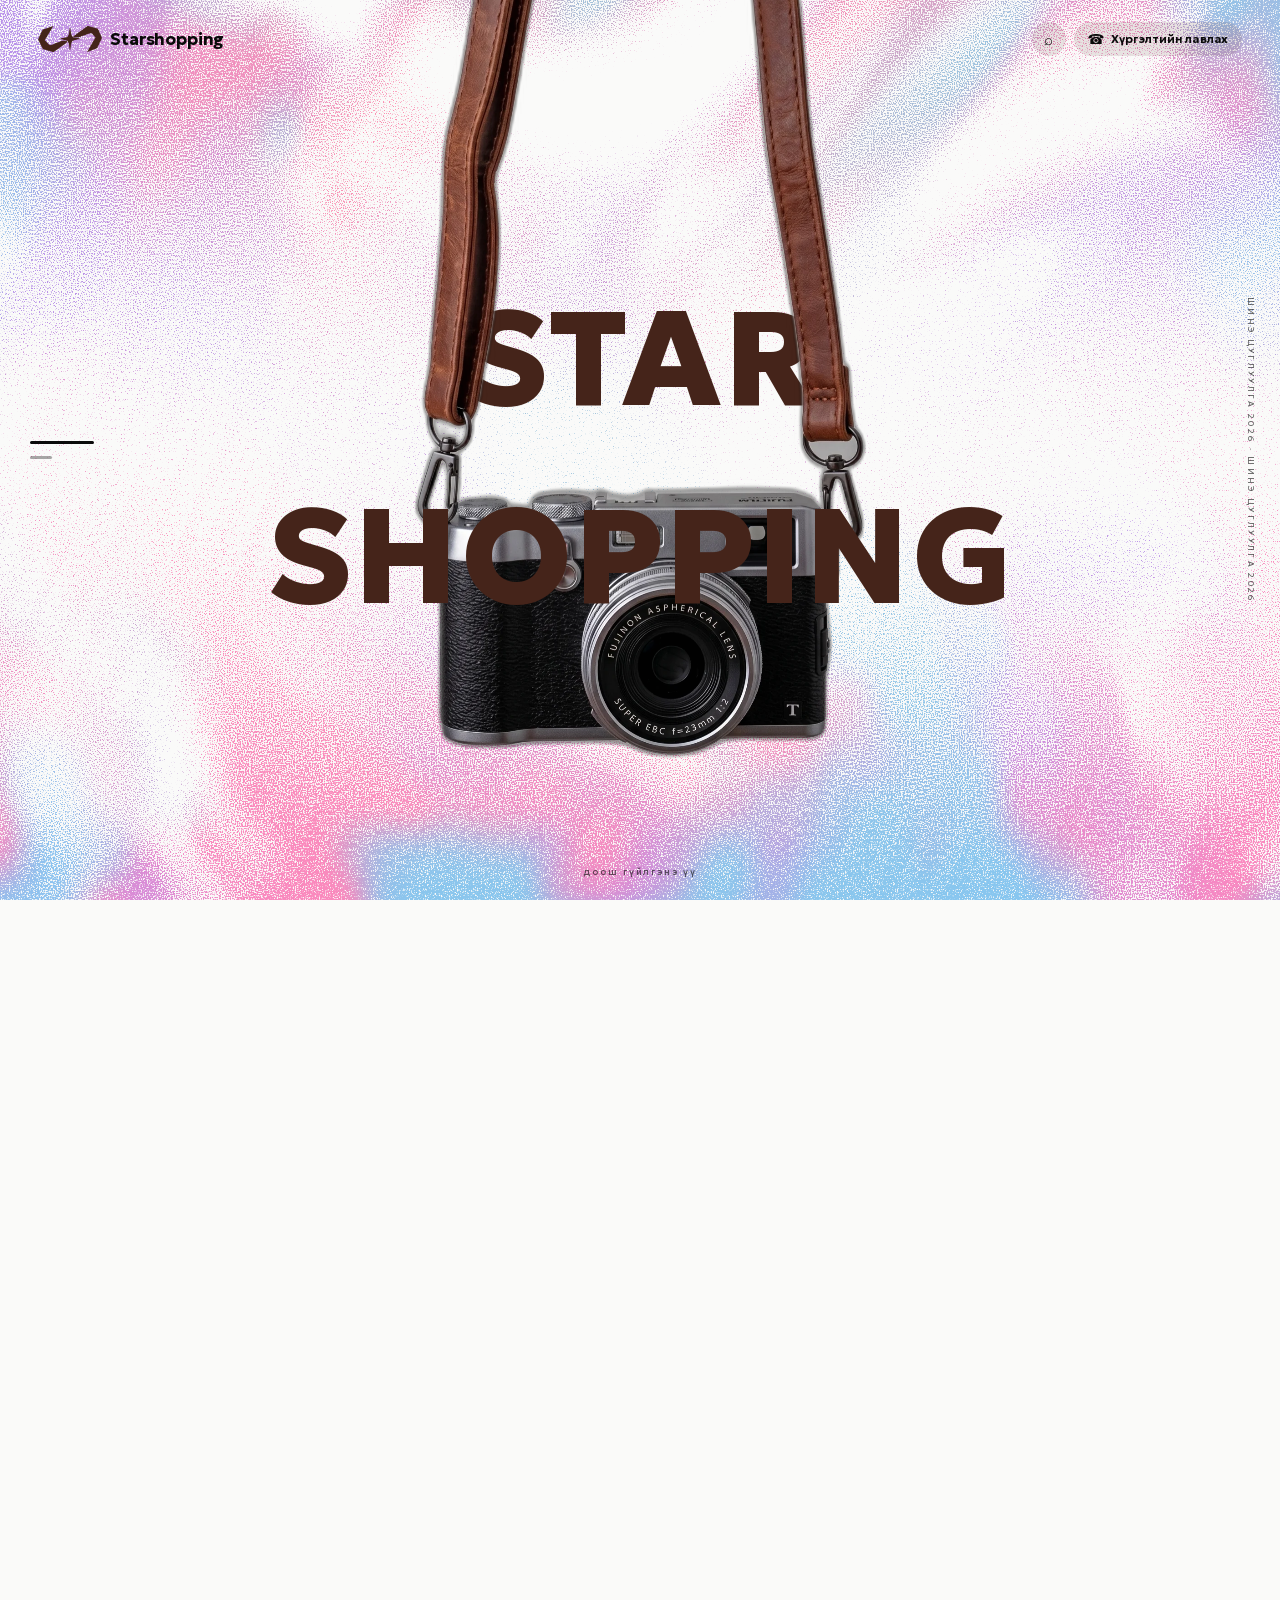
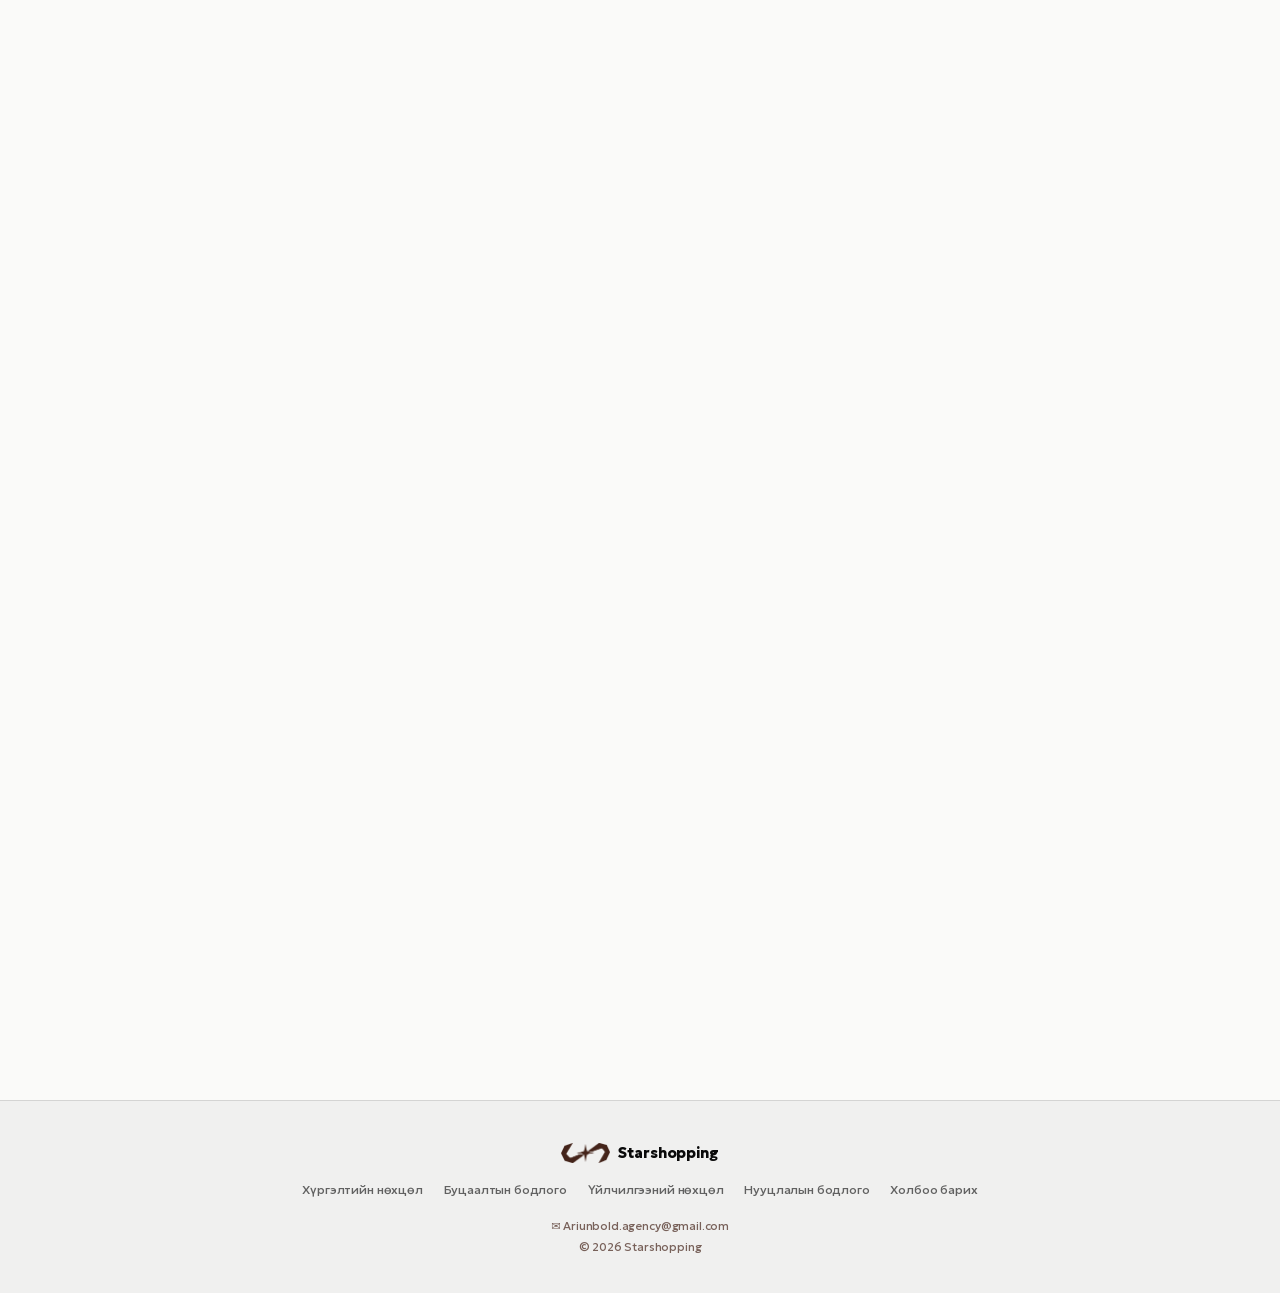
==== commit 45886dd7: "Update index.html" ====
--- a/index.html
+++ b/index.html
@@ -134,10 +134,12 @@
 
   <div class="helppop" id="helpPop" hidden>
     <!-- Two different questions, two different phones: where the parcel is, is
-         the courier's to answer (Гялс хүргэлт); what was ordered, is ours.
-         The same pair is in script.js as COURIER and ORDER_LINE. -->
-    <span class="helppop__title">Хүргэлтийн лавлах · Гялс хүргэлт</span>
-    <a href="tel:94944855">9494-4855</a>
+         the courier's to answer (Nexpress, since 2026-10-30); what was ordered, is ours.
+         The same pair is in script.js as COURIER and ORDER_LINE. /track/ shows the
+         parcel's progress from our own data (order_track RPC). -->
+    <a class="helppop__track" href="/track/">📦 Захиалгаа хянах →</a>
+    <span class="helppop__title">Хүргэлтийн лавлах · Nexpress</span>
+    <a href="tel:72001991">7200-1991</a>
     <span class="helppop__note">Хүргэлтийн явц, хугацаа лавлах</span>
     <span class="helppop__title" style="margin-top:.6rem">Захиалгын талаар</span>
     <a href="tel:95505717">9550-5717</a>
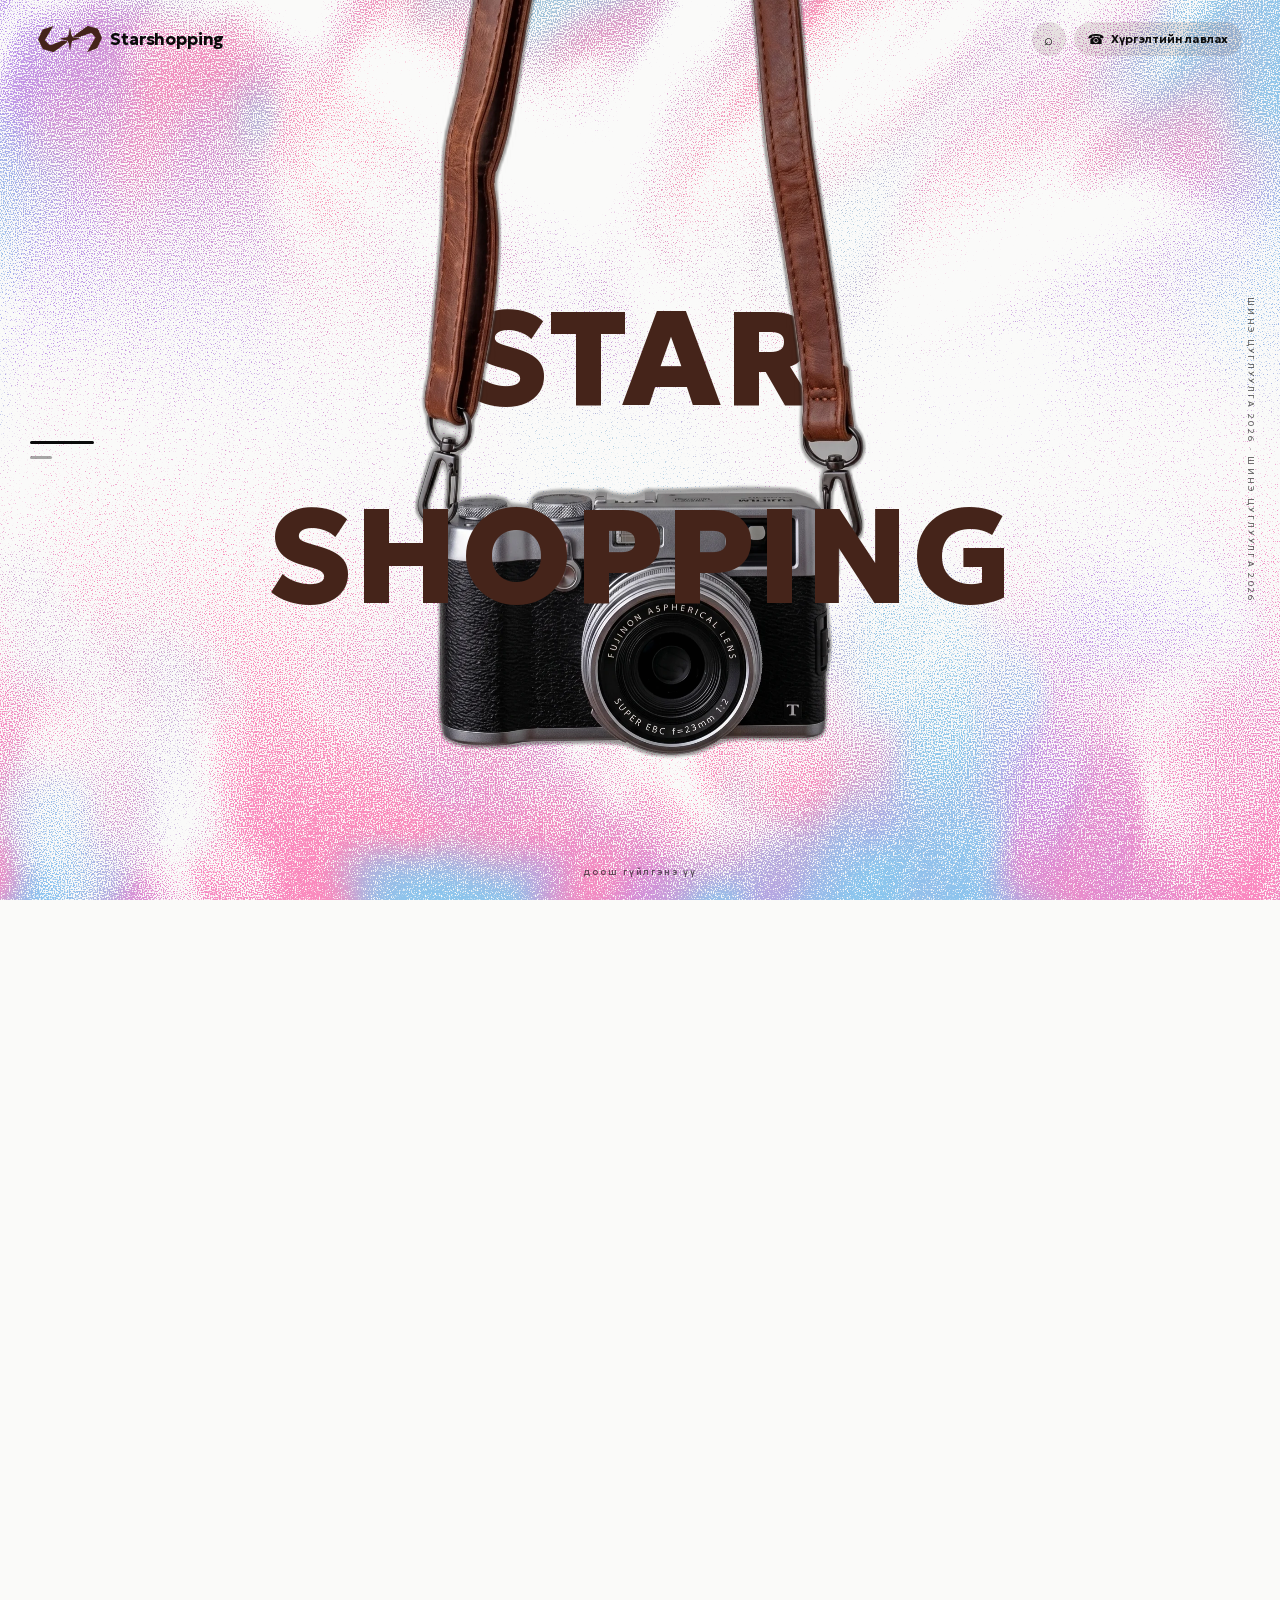
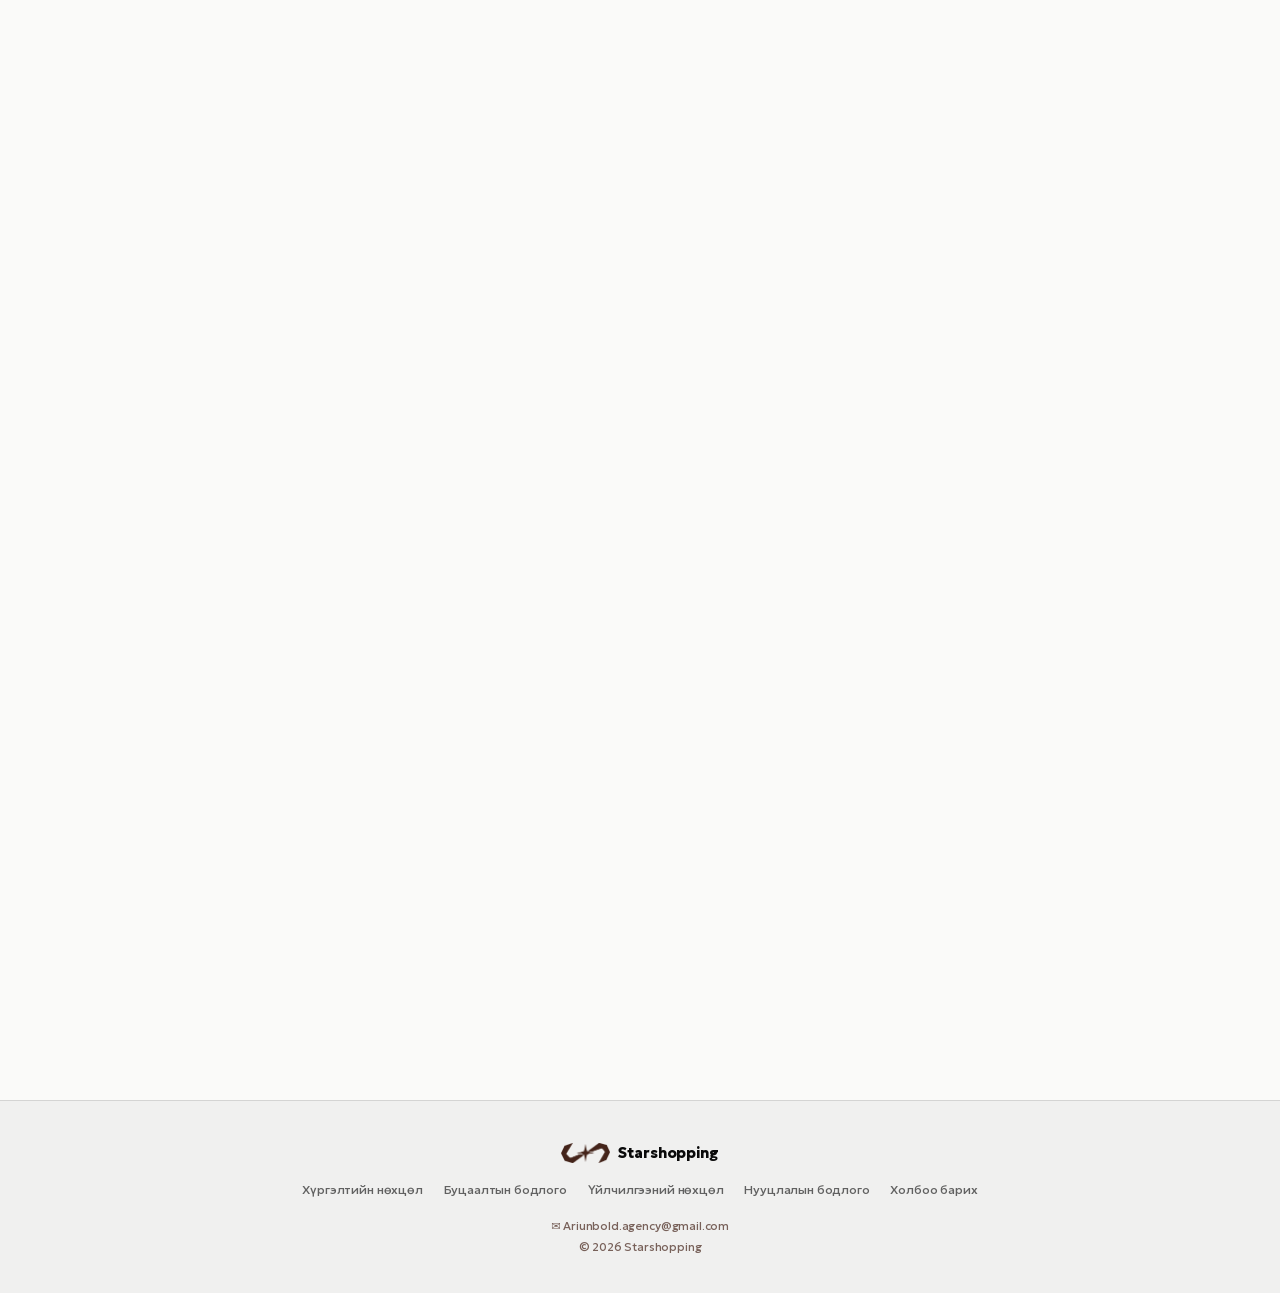
==== commit ba365892: "Update index.html" ====
--- a/index.html
+++ b/index.html
@@ -77,7 +77,7 @@
 <meta name="facebook-domain-verification" content="sd64u3jsc8d6ozm1ekpbwswezukywj" />
 <link rel="icon" href="assets/favicon.png">
 <link rel="apple-touch-icon" href="assets/favicon.png">
-<link rel="stylesheet" href="style.css">
+<link rel="stylesheet" href="style.css?v=20261128b">
 
 <!-- A product address carries its own tags on its own page under /p/. These are
      the fallback for the shop's front door, and for the in-shop address a
@@ -416,7 +416,7 @@
 <!-- No motion library any more. The dive into the lens is driven by the small
      script beside the door above, with nothing to download first — see it for
      why. vendor/gsap + ScrollTrigger are left on disk, unused. -->
-<script src="script.js" defer></script>
+<script src="script.js?v=20261128b" defer></script>
 <!-- v4 · хөдөлдөг өнгөний дэвсгэр (WebGL, бүх хуудасны ард); ?nodither унтраана -->
 <script src="dither.js" defer></script>
 </body>
--- a/style.css
+++ b/style.css
@@ -181,6 +181,7 @@
   backdrop-filter: blur(10px);
   box-shadow: 0 18px 40px rgba(69, 36, 26, 0.18);
 }
+.helppop__track { display:block; font-size:.95rem; font-weight:700; margin-bottom:.55rem; padding:.45rem .7rem; border-radius:.6rem; background:rgba(184,135,60,.12); text-decoration:none; }
 .helppop__title {
   font-size: 0.6rem;
   letter-spacing: 0.16em;
@@ -1608,8 +1609,43 @@
 .pdp4__info .opt__label { text-transform: none; letter-spacing: -0.01em; font-size: 0.8rem; font-weight: 400; color: var(--fg-dim); display: flex; justify-content: space-between; align-items: baseline; }
 .pdp4__info .opt__label b { color: var(--fg); font-weight: 600; margin-left: 0.3rem; }
 .opt__link { font-size: 0.78rem; font-weight: 500; color: var(--fg); text-decoration: underline; text-underline-offset: 3px; }
+/* Хэмжээ сонгогч — өндөр + жин (2026-11-17). 16px оролт: iPhone томруулахгүй. */
+.szg { margin: 8px 0 0; padding: 0.75rem 0.8rem 0.65rem; border-radius: 14px; background: var(--frame); border: 1px solid var(--line); }
+.szg__q { margin: 0 0 0.5rem; font-size: 0.82rem; font-weight: 600; color: var(--fg); letter-spacing: -0.01em; }
+.szg__in { display: grid; grid-template-columns: minmax(0, 1fr) minmax(0, 1fr); gap: 8px; }
+.szg__in label { display: flex; align-items: center; gap: 6px; min-width: 0; width: auto; margin: 0; min-height: 46px; padding: 0 0.7rem; border: 1px solid var(--line); border-radius: 10px; background: #fff; cursor: text; }
+.szg__in label:focus-within { border-color: var(--fg); box-shadow: inset 0 0 0 1px var(--fg); }
+.szg__in span, .szg__in i { font-size: 0.75rem; font-style: normal; color: var(--fg-dim); }
+.szg__in input { flex: 1 1 0; width: 100%; min-width: 0; padding: 0; border: 0; outline: 0; background: transparent; font: inherit; font-size: 16px; font-weight: 600; color: var(--fg); text-align: right; }
+.szg__in input::placeholder { color: var(--fg-dim); opacity: 0.45; font-weight: 500; }
+.szg__out { margin: 0.65rem 0 0; display: grid; gap: 3px; font-size: 0.8rem; line-height: 1.45; color: var(--fg-dim); }
+.szg__out[hidden] { display: none; }
+.szg__out b { color: var(--fg); }
+.szg__res { font-size: 0.95rem; color: var(--fg); }
+.szg__res b { font-size: 1.15rem; }
+.szg__res em { font-style: normal; font-size: 0.78rem; color: #2e7d4f; font-weight: 600; }
+.szg__warn { color: var(--sale); }
+.szg__t { margin-top: 0.55rem; }
+.szg__t summary { display: inline-block; cursor: pointer; list-style: none; font-size: 0.78rem; font-weight: 500; color: var(--fg); text-decoration: underline; text-underline-offset: 3px; }
+.szg__t summary::-webkit-details-marker { display: none; }
+.szg__t table { width: 100%; margin-top: 0.5rem; border-collapse: collapse; font-size: 0.78rem; font-variant-numeric: tabular-nums; }
+.szg__t th, .szg__t td { padding: 0.4rem 0.2rem; border-bottom: 1px solid var(--line); text-align: center; white-space: nowrap; }
+.szg__t thead th { font-size: 0.68rem; font-weight: 500; color: var(--fg-dim); white-space: normal; }
+.szg__t tbody th { font-weight: 700; }
+.szg__t tr.is-me th, .szg__t tr.is-me td { background: rgba(46, 125, 79, 0.1); }
+.szg__note { margin: 0.55rem 0 0.1rem; font-size: 0.74rem; line-height: 1.45; color: var(--fg-dim); }
 .chip--sw { width: 36px; height: 36px; padding: 0; border-radius: 50%; font-size: 0; color: transparent; background: var(--sw); border: 2px solid transparent; box-shadow: inset 0 0 0 2px var(--bg), 0 0 0 1px var(--line); }
 .chip--sw.is-active { border-color: var(--fg); background: var(--sw); }
+/* LZ (2026-11-23): 1688 шиг зурагтай өнгөний сонголт (picOpts) */
+.opt__n { font-weight: 400; color: var(--fg-dim); font-size: 0.8em; margin-left: 0.35rem; }
+.opt__row--pic { display: grid; grid-template-columns: repeat(3, minmax(0, 1fr)); gap: 8px; }
+.chip--pic { display: flex; flex-direction: column; align-items: stretch; gap: 5px; padding: 5px 5px 7px; border-radius: 12px; background: var(--frame); border: 1px solid var(--line); color: var(--fg); font-size: 0.82rem; font-weight: 500; line-height: 1.2; text-align: center; white-space: normal; min-width: 0; }
+.chip--pic img { display: block; width: 100%; aspect-ratio: 1 / 1; object-fit: cover; border-radius: 8px; background: #fff; }
+.chip--pic span { overflow: hidden; text-overflow: ellipsis; white-space: nowrap; }
+.chip--pic.is-active { background: var(--frame); color: var(--fg); font-weight: 700; border-color: var(--fg); box-shadow: inset 0 0 0 1px var(--fg); }
+.chip--pic.is-out { opacity: 0.45; text-decoration: none; }
+.chip--pic.is-out span { text-decoration: line-through; }
+@media (min-width: 860px) { .opt__row--pic { grid-template-columns: repeat(6, minmax(0, 1fr)); } }
 .opt__row--sz { display: grid; grid-template-columns: repeat(auto-fit, minmax(56px, 1fr)); gap: 6px; }
 .chip--sz { display: flex; flex-direction: column; align-items: center; justify-content: center; gap: 1px; padding: 0.55rem 0 0.45rem; border-radius: 12px; background: var(--frame); border: 1px solid var(--line); font-weight: 600; font-size: 0.9rem; min-height: 50px; }
 .chip--sz.is-active { background: var(--frame); color: var(--fg); border-color: var(--fg); box-shadow: inset 0 0 0 1px var(--fg); }
@@ -1629,6 +1665,13 @@
 .pdp4__fcard i { font-style: normal; font-size: 1.15rem; display: block; margin-bottom: 0.35rem; }
 .pdp4__fcard b { display: block; font-size: 0.84rem; font-weight: 600; letter-spacing: -0.01em; overflow-wrap: anywhere; }
 .pdp4__fcard span { font-size: 0.72rem; color: var(--fg-dim); line-height: 1.4; display: block; margin-top: 0.1rem; }
+/* MA (11/23): онцлох карт — тайлбарын мөр «★»-ээр эхэлбэл */
+.pdp4__fcard--hero { grid-column: 1 / -1; display: grid; grid-template-columns: auto 1fr; column-gap: 0.85rem; align-items: center; background: var(--fg); border-color: var(--fg); color: #fff; padding: 1rem 1.05rem; }
+.pdp4__fcard--hero i { grid-row: 1 / span 2; font-size: 1.7rem; width: 3rem; height: 3rem; margin: 0; border-radius: 50%; display: grid; place-items: center; background: rgba(255, 255, 255, 0.12); animation: fpulse 1.6s ease-in-out infinite; }
+.pdp4__fcard--hero b { font-size: 1.02rem; letter-spacing: -0.02em; }
+.pdp4__fcard--hero span { color: rgba(255, 255, 255, 0.72); font-size: 0.76rem; }
+@keyframes fpulse { 0%, 100% { box-shadow: 0 0 0 0 rgba(255, 255, 255, 0.28); } 50% { box-shadow: 0 0 0 9px rgba(255, 255, 255, 0); } }
+@media (prefers-reduced-motion: reduce) { .pdp4__fcard--hero i { animation: none; } }
 .pdp4__h { font-family: var(--font-display); font-weight: 600; font-size: 1.15rem; letter-spacing: -0.035em; margin: 0 0 0.6rem; }
 .pdp4__steps { margin-top: 1.2rem; padding: 14px 14px 6px; background: var(--card); border-radius: 20px; }
 .pdp4__step { display: grid; grid-template-columns: 26px 1fr; gap: 10px; padding: 0.6rem 0; border-bottom: 1px solid var(--line); align-items: start; }
@@ -1658,3 +1701,55 @@
   .pdp4__info { padding-top: 0.4rem; }
   .pdp4__feat, .pdp4__steps, .pdp4__acc { max-width: 520px; }
 }
+
+/* DS (2026-11-02): өөрөө очиж авах цэг */
+.pickup { margin: 0 0 0.9rem; font-size: 0.86rem; line-height: 1.55; color: var(--fg-dim); }
+.pickup b { display: block; color: var(--fg); font-size: 0.78rem; margin-bottom: 0.15rem; }
+.pickup a { color: var(--fg); text-decoration: underline; text-underline-offset: 3px; }
+.pickline { margin-top: 0.35rem; }
+
+/* GR 2026-11-11 · «Угсрах бичлэг үзэх» — үндсэн товчноос доогуур, хоёрдогч */
+.vidbtn { display: block; max-width: 420px; margin: 0.8rem auto 0; padding: 0.7rem 1rem; border: 1px solid rgba(69, 36, 26, 0.28); border-radius: 999px; text-align: center; font-weight: 700; font-size: 0.86rem; color: var(--fg); text-decoration: none; }
+.vidbtn[hidden] { display: none; }
+.carbox__nudge { margin: 0 0 0.8rem; padding: 0.7rem 0.85rem; border-radius: 10px; font-size: 0.86rem; line-height: 1.5; font-weight: 600; border: 1px solid rgba(191, 120, 0, 0.55); background: rgba(191, 120, 0, 0.09); color: var(--fg); }
+.carbox__nudge.is-flash { animation: nudgeflash 0.9s ease-out 1; }
+/* HB (2026-11-13): машин шалгагч — нэг товшилтын үеүүд + «Тийм / Мэдэхгүй» товч (script.js mountCarPicker) */
+.carbox__head { margin: 0 0 0.2rem; font-family: var(--font-display); font-weight: 700; font-size: 1.12rem; line-height: 1.2; letter-spacing: -0.03em; }
+.carbox__lead { margin: 0 0 0.8rem; font-size: 0.82rem; color: var(--fg-dim); }
+.carq { display: grid; grid-template-columns: repeat(2, minmax(0, 1fr)); gap: 8px; margin-bottom: 0.7rem; }
+.carq__car { display: flex; flex-direction: column; align-items: flex-start; gap: 1px; min-width: 0; padding: 0.6rem 0.75rem; border: 1px solid var(--line); border-radius: 12px; background: var(--frame, #fff); font: 600 0.92rem/1.2 var(--font-body); color: var(--fg); text-align: left; cursor: pointer; -webkit-tap-highlight-color: transparent; }
+.carq__car small { font-weight: 400; font-size: 0.7rem; color: var(--fg-dim); }
+.carq__car.is-active { border-color: var(--fg); box-shadow: inset 0 0 0 1px var(--fg); }
+.carq.is-picked { grid-template-columns: 1fr; }
+.carq.is-picked .carq__car:not(.is-active) { display: none; }
+.carq.is-picked .carq__car.is-active small::after { content: " · солих"; }
+.carq__more { width: 100%; padding: 0.6rem; margin-bottom: 0.9rem; border: 1px dashed var(--line); border-radius: 12px; background: none; font: 500 0.84rem var(--font-body); color: var(--fg); cursor: pointer; }
+.carbox__ask { margin: 0 0 0.55rem; font-weight: 600; font-size: 0.95rem; line-height: 1.35; }
+.carq__yn { display: grid; grid-template-columns: 1.2fr 1fr; gap: 8px; margin-bottom: 0.7rem; }
+.carq__yn button { padding: 0.8rem 0.5rem; border-radius: 999px; border: 1px solid var(--fg); font: 700 0.9rem var(--font-body); cursor: pointer; -webkit-tap-highlight-color: transparent; }
+.carq__yes { background: var(--fg); color: var(--on-fg); }
+.carq__yes.is-on { background: #1f7a3a; border-color: #1f7a3a; color: #fff; }
+.carq__no { background: none; color: var(--fg); }
+.carq__done { margin: 0 0 0.7rem; font-weight: 600; font-size: 0.9rem; color: #1f7a3a; }
+.carq__undo { padding: 0; border: 0; background: none; font: inherit; font-weight: 500; color: var(--fg-dim); text-decoration: underline; text-underline-offset: 3px; cursor: pointer; }
+.carq__help { margin: 0 0 0.9rem; padding: 0.8rem 0.9rem; border: 1px solid var(--line); border-radius: 12px; background: var(--bg); font-size: 0.86rem; line-height: 1.5; }
+.carq__help p { margin: 0 0 0.6rem; }
+.carq__help .chatbuy { margin: 0; }
+/* HF: «Мэдэхгүй» → утсаа үлдээх. 16px — iPhone талбар дээр дарахад хуудсыг томруулдаггүй хэмжээ. */
+.carq__call { margin-top: 0.8rem; padding-top: 0.8rem; border-top: 1px dashed var(--line); }
+.carq__call > p:first-child { margin: 0 0 0.5rem; font-weight: 600; }
+.carq__callrow { display: flex; gap: 8px; }
+.carq__callrow .input { flex: 1 1 auto; min-width: 0; width: auto; font-size: 16px; padding: 0.7rem 0.85rem; }
+.carq__callbtn { flex: 0 0 auto; min-height: 44px; padding: 0 1.1rem; border: 1px solid var(--fg); border-radius: 12px; background: var(--fg); color: var(--on-fg); font: 700 0.9rem var(--font-body); cursor: pointer; -webkit-tap-highlight-color: transparent; }
+.carq__callbtn:disabled { opacity: 0.6; cursor: default; }
+.carq__call .err { margin: 0.45rem 0 0; }
+.carq__call .err:empty { display: none; }
+.carq__help .carq__callok { margin: 0.8rem 0 0; font-weight: 600; color: #1f7a3a; }
+
+@keyframes nudgeflash { 0% { background: rgba(191, 120, 0, 0.35); } 100% { background: rgba(191, 120, 0, 0.09); } }
+
+/* MC (2026-11-28): хаалганы гэрлийн загвар сонголт — машин таарсны дараа */
+.dlpick { margin-top: 0.9rem; }
+.dlpick__row { display: grid; grid-template-columns: repeat(3, minmax(0, 1fr)); gap: 8px; }
+.dlpick__row .chip--pic { width: 100%; }
+.dlpick__row .chip--pic img { background: #111; }
